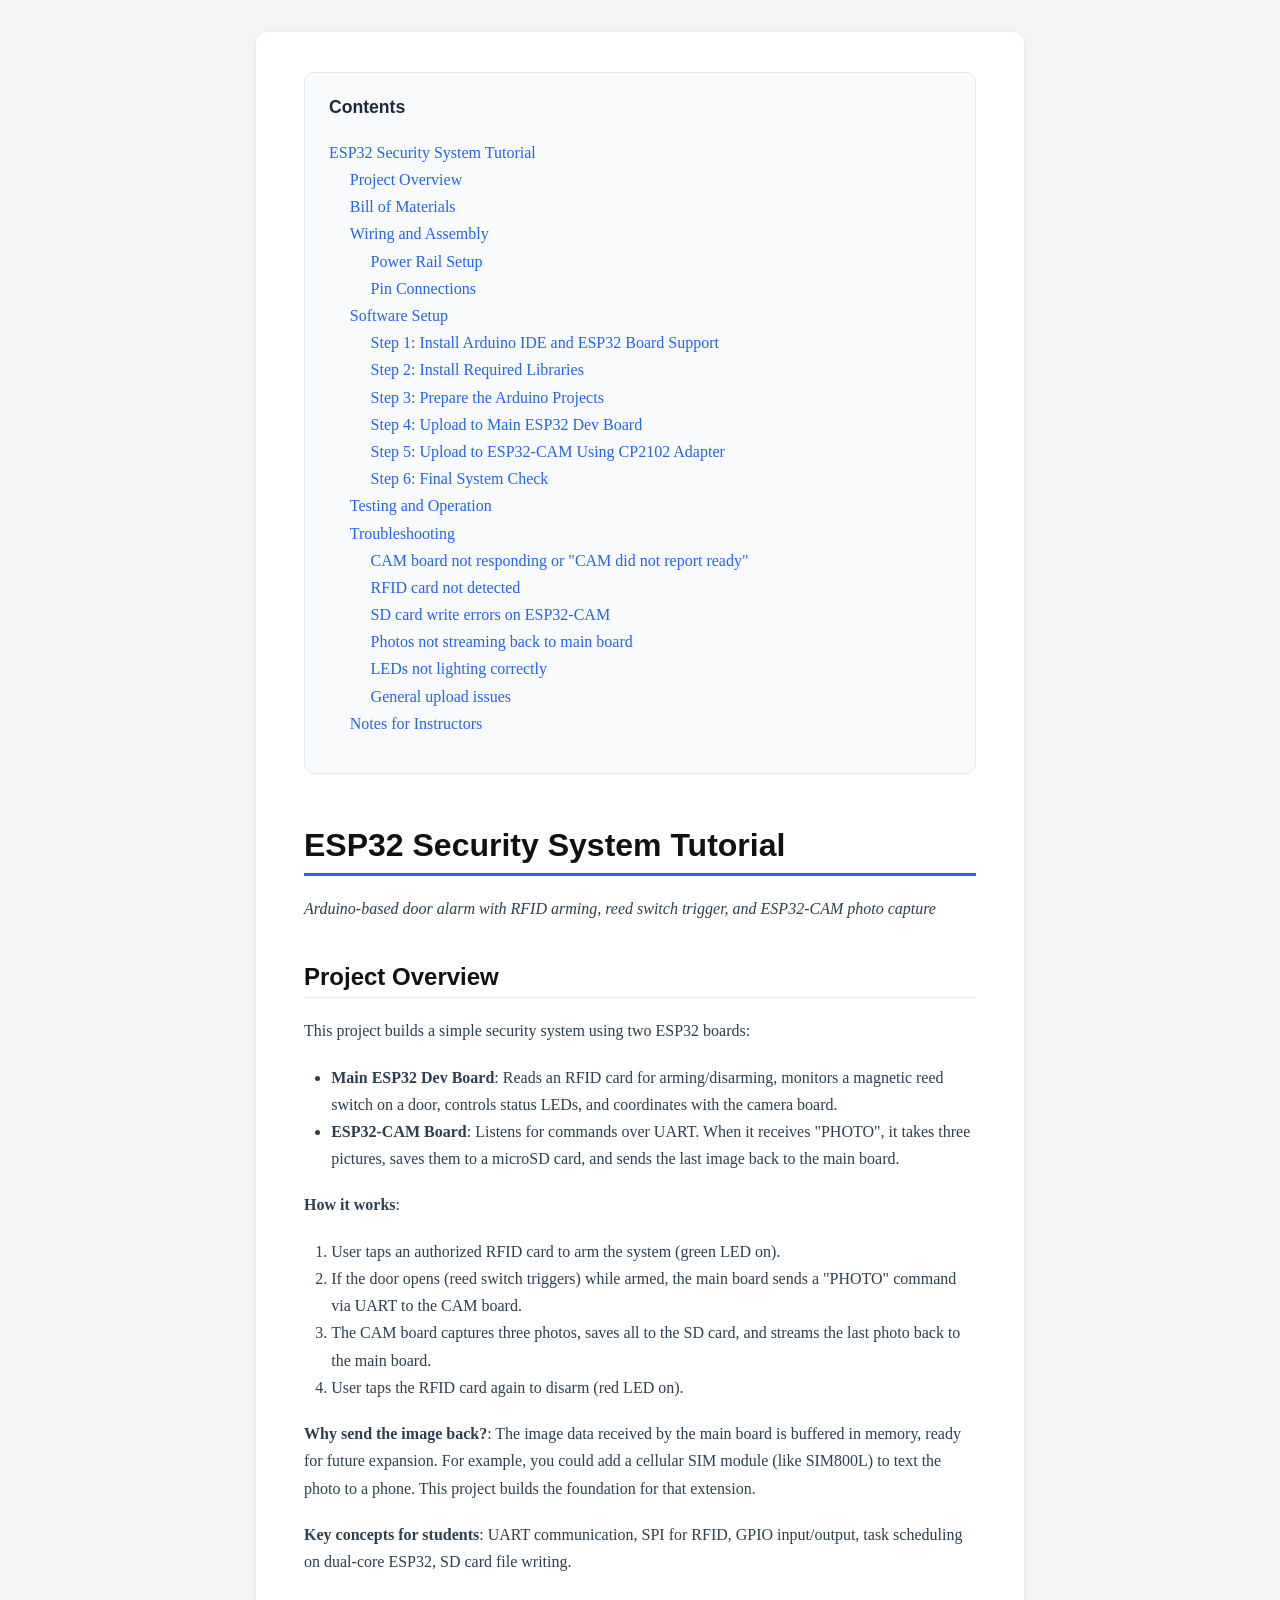
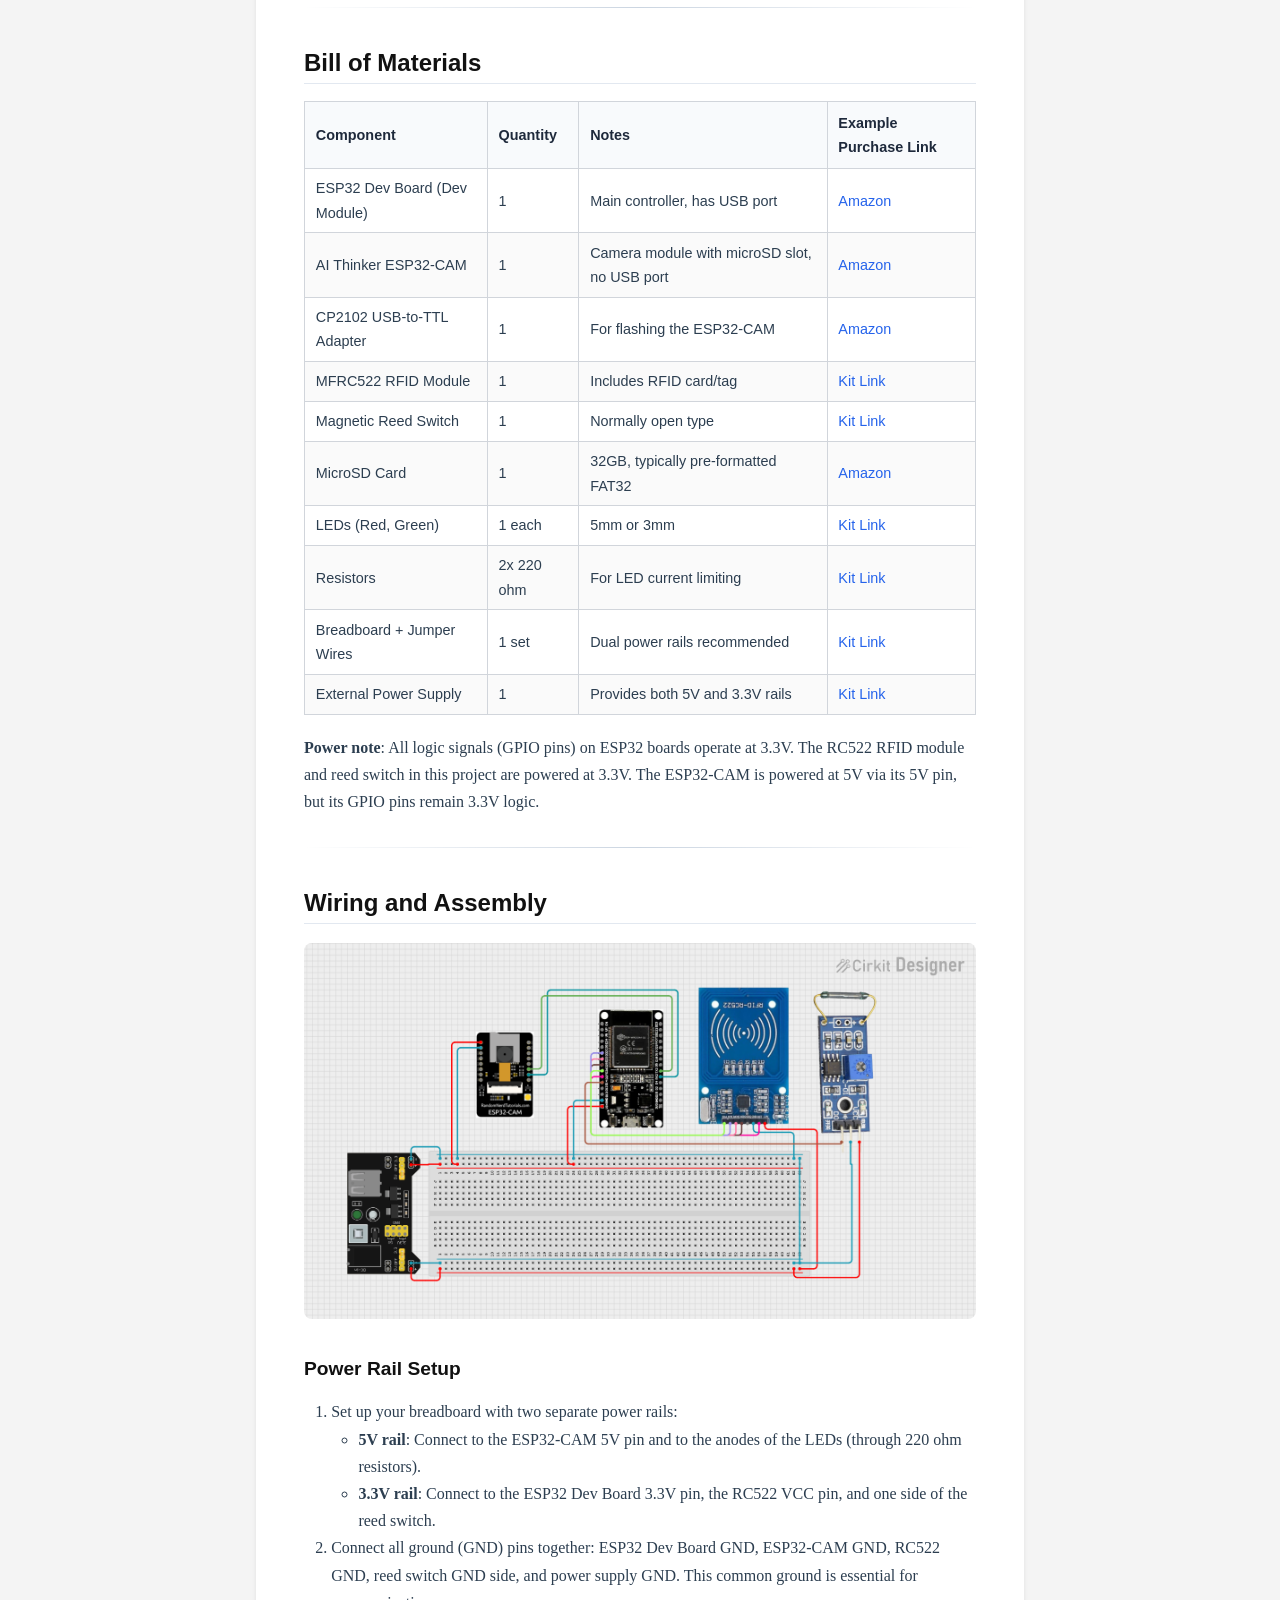
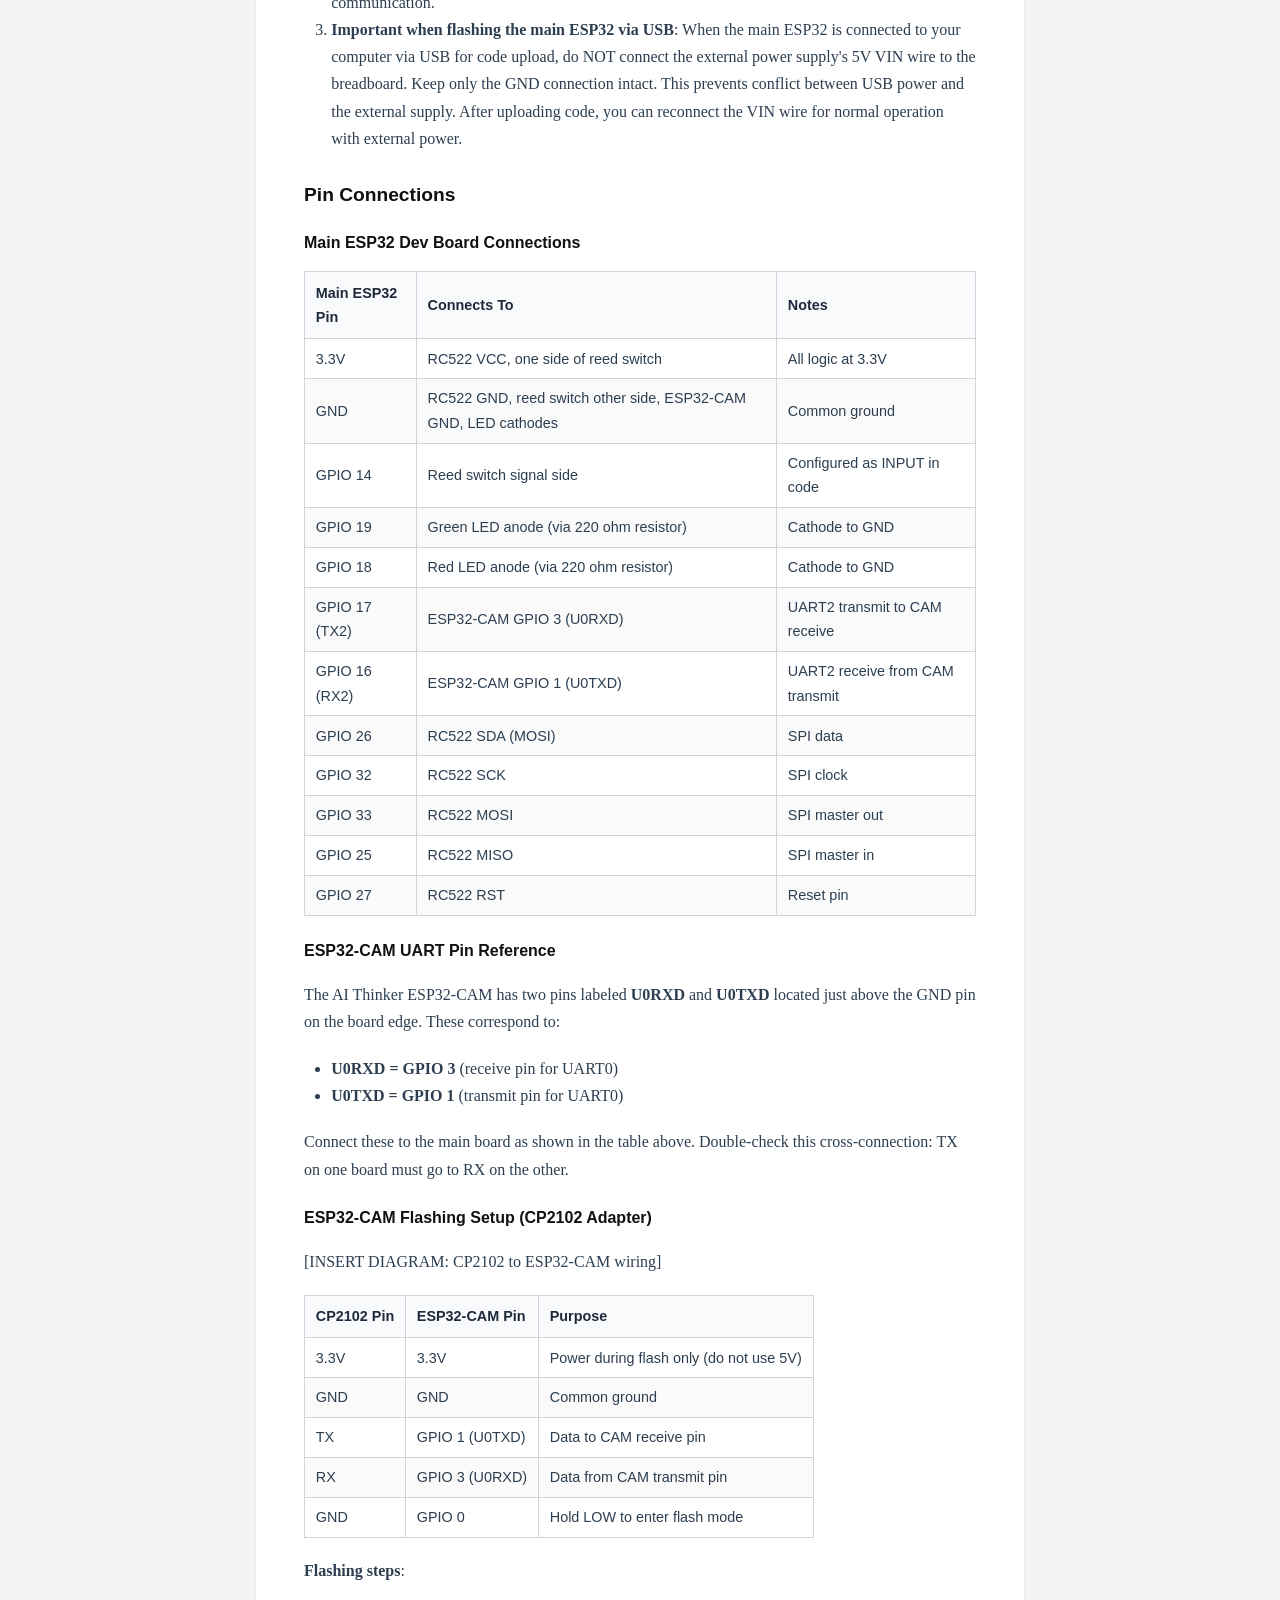
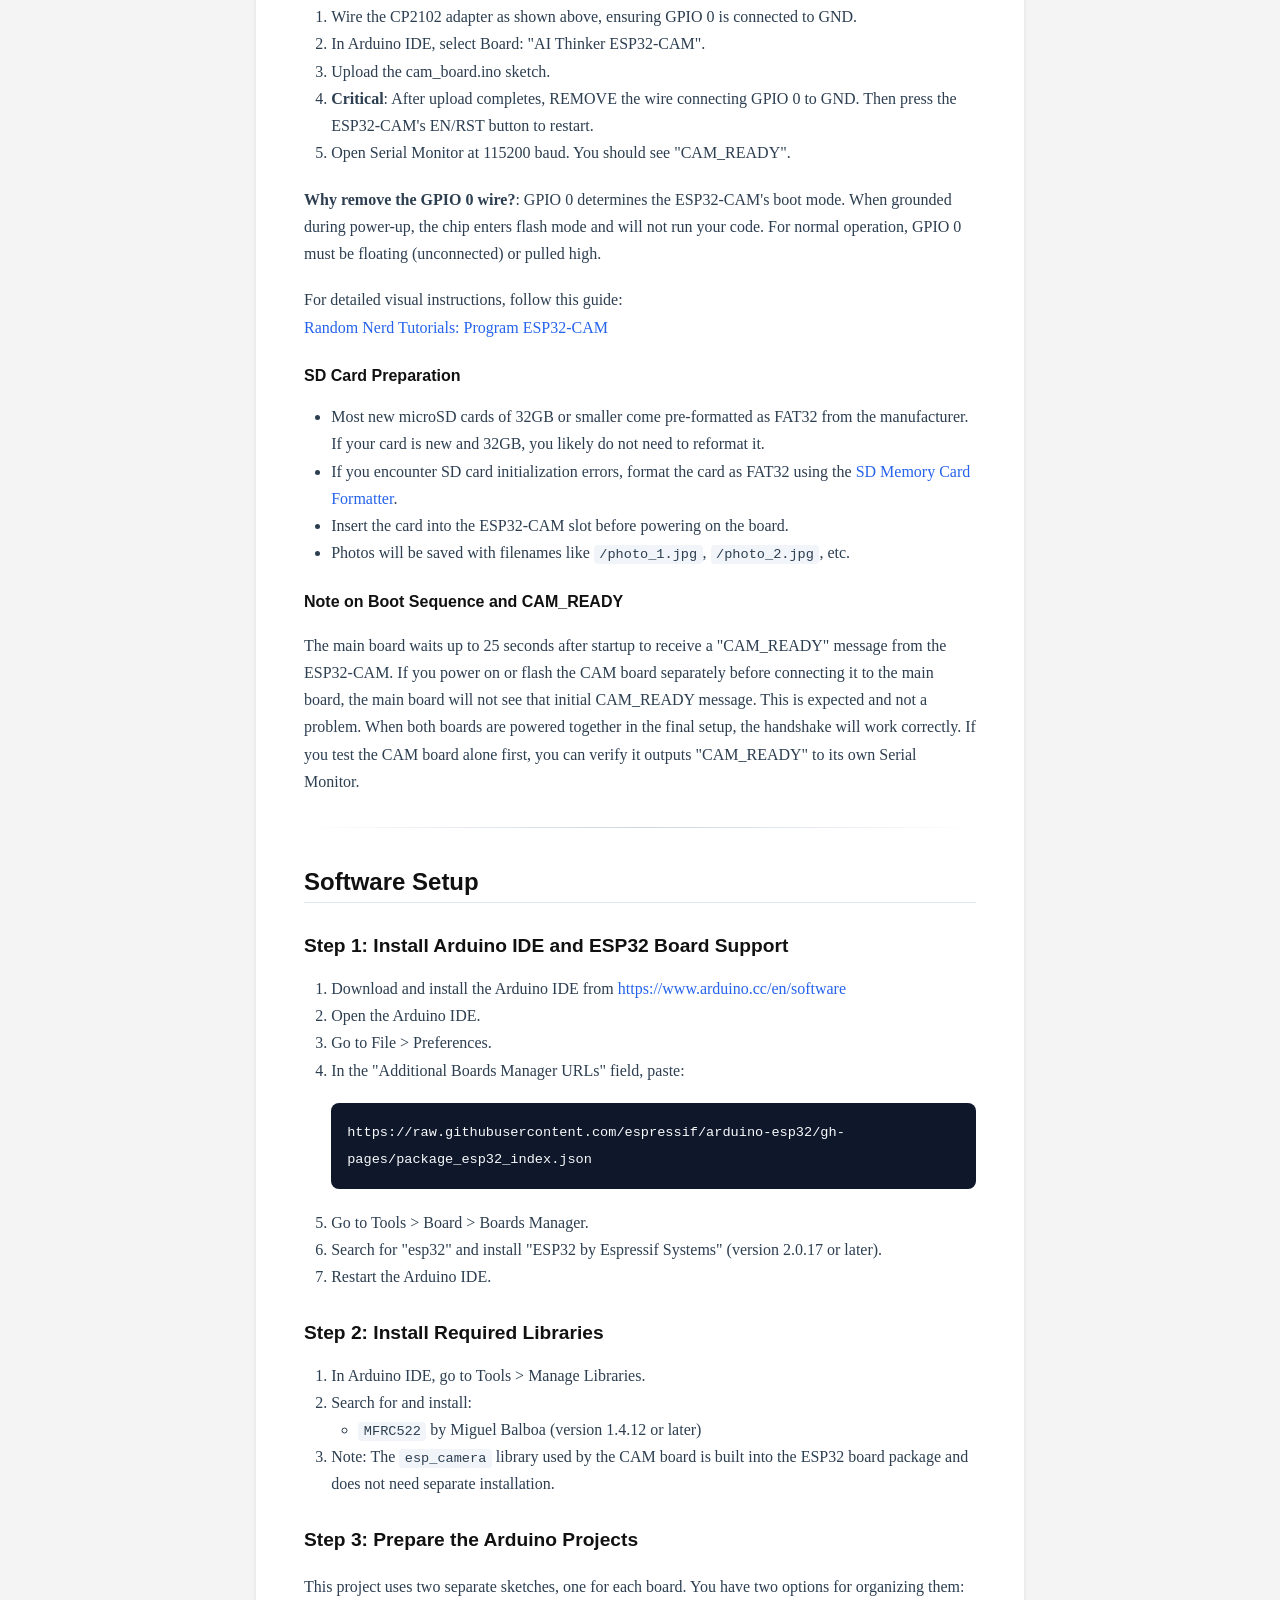
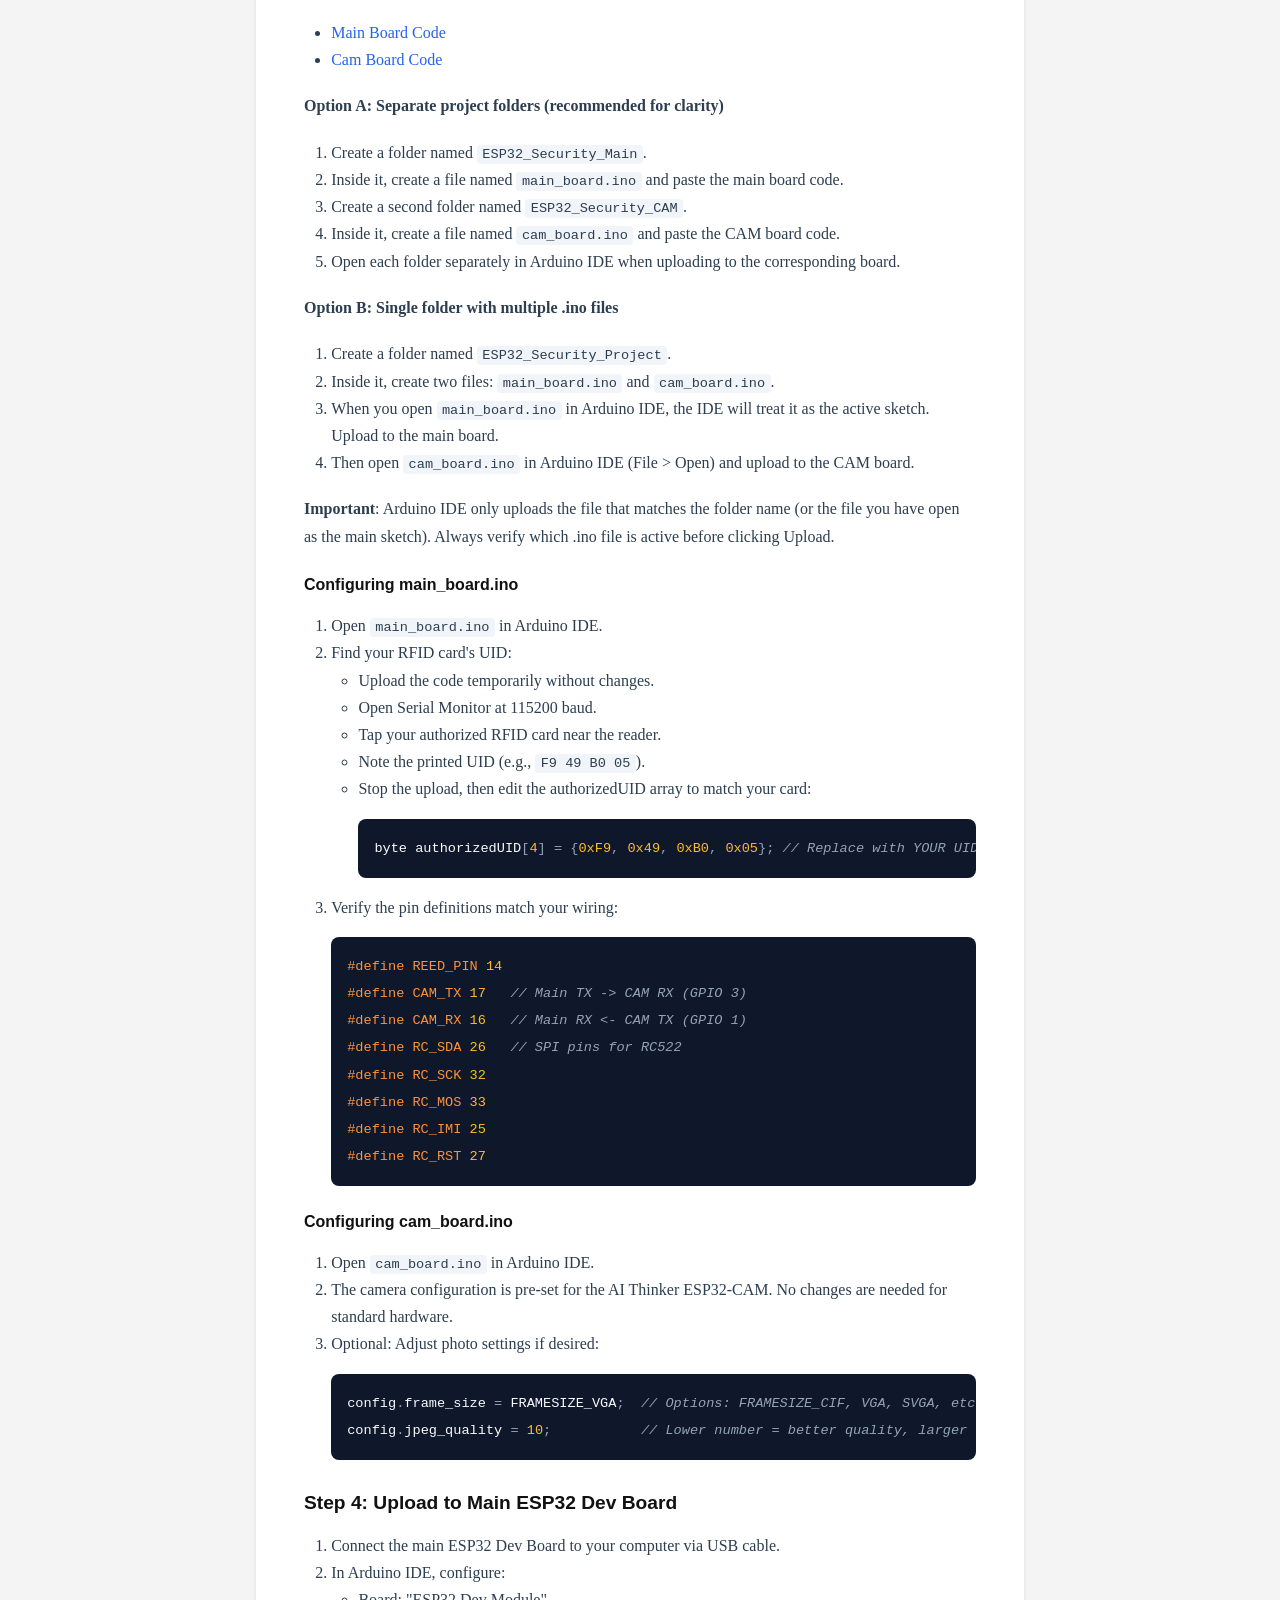
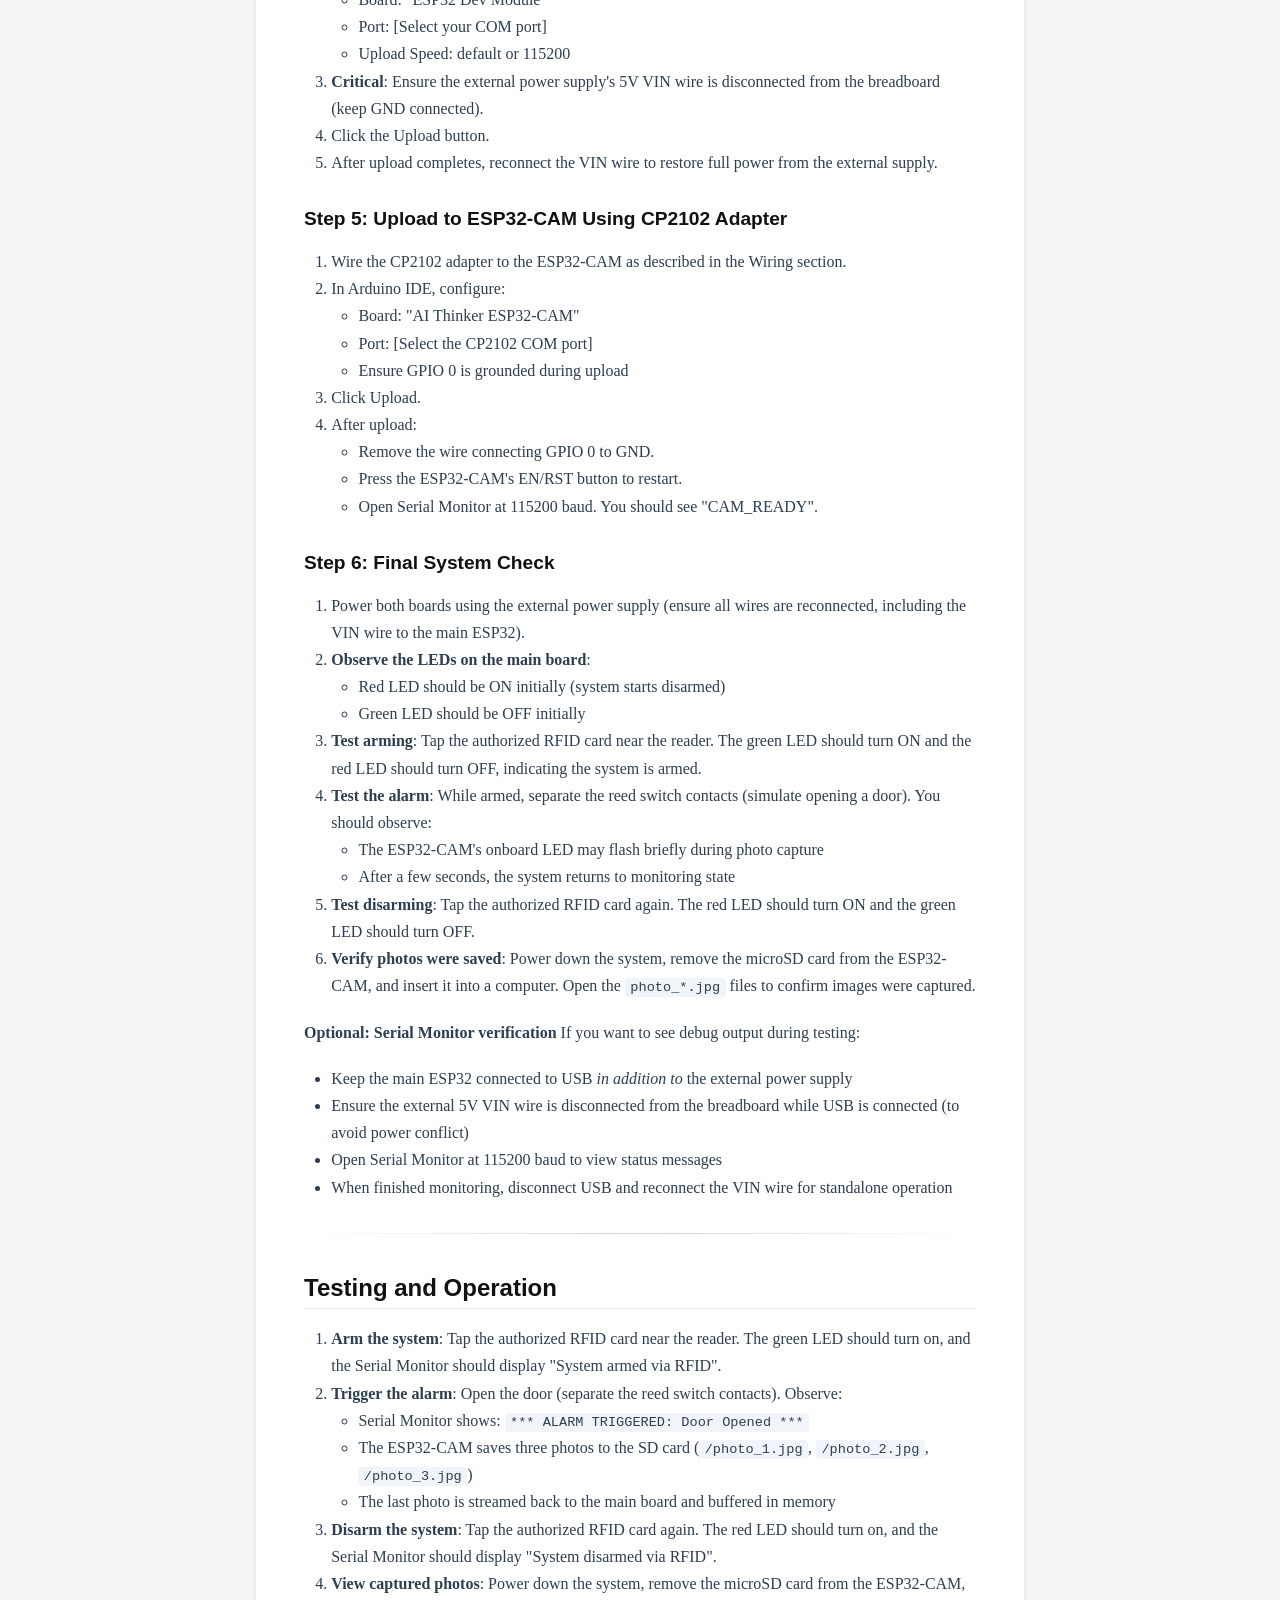
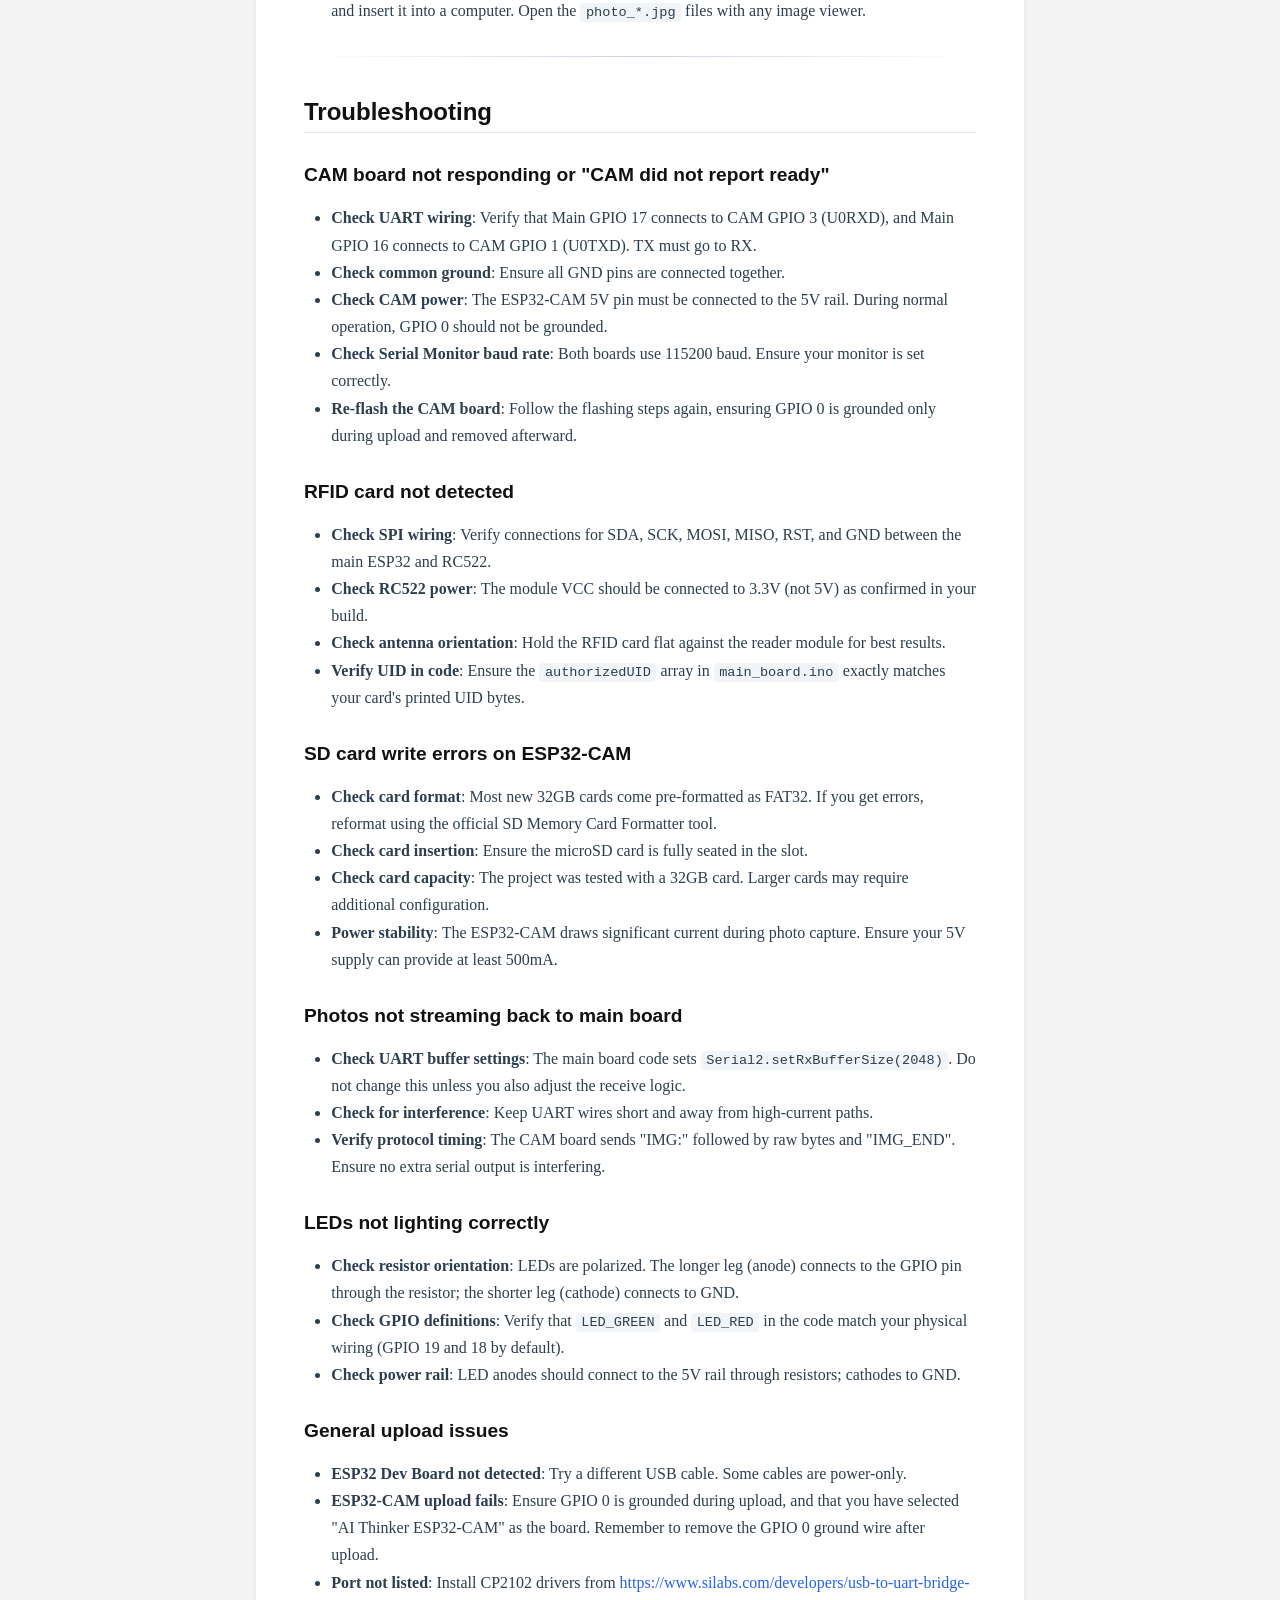
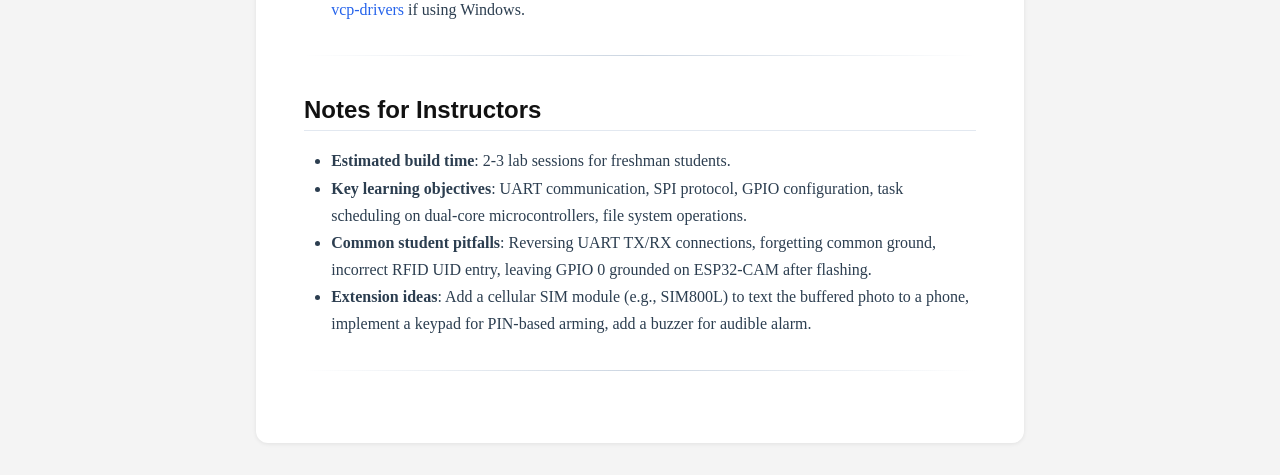
==== index.html @ 52b1fba3 "completed" ====
<!DOCTYPE html>
<html xmlns="http://www.w3.org/1999/xhtml" lang="" xml:lang="">
<head>
  <meta charset="utf-8" />
  <meta name="generator" content="pandoc" />
  <meta name="viewport" content="width=device-width, initial-scale=1.0, user-scalable=yes" />
  <title>tutorial</title>
  <style>
    code{white-space: pre-wrap;}
    span.smallcaps{font-variant: small-caps;}
    div.columns{display: flex; gap: min(4vw, 1.5em);}
    div.column{flex: auto; overflow-x: auto;}
    div.hanging-indent{margin-left: 1.5em; text-indent: -1.5em;}
    /* The extra [class] is a hack that increases specificity enough to
       override a similar rule in reveal.js */
    ul.task-list[class]{list-style: none;}
    ul.task-list li input[type="checkbox"] {
      font-size: inherit;
      width: 0.8em;
      margin: 0 0.8em 0.2em -1.6em;
      vertical-align: middle;
    }
    .display.math{display: block; text-align: center; margin: 0.5rem auto;}
    /* CSS for syntax highlighting */
    pre > code.sourceCode { white-space: pre; position: relative; }
    pre > code.sourceCode > span { line-height: 1.25; }
    pre > code.sourceCode > span:empty { height: 1.2em; }
    .sourceCode { overflow: visible; }
    code.sourceCode > span { color: inherit; text-decoration: inherit; }
    div.sourceCode { margin: 1em 0; }
    pre.sourceCode { margin: 0; }
    @media screen {
    div.sourceCode { overflow: auto; }
    }
    @media print {
    pre > code.sourceCode { white-space: pre-wrap; }
    pre > code.sourceCode > span { display: inline-block; text-indent: -5em; padding-left: 5em; }
    }
    pre.numberSource code
      { counter-reset: source-line 0; }
    pre.numberSource code > span
      { position: relative; left: -4em; counter-increment: source-line; }
    pre.numberSource code > span > a:first-child::before
      { content: counter(source-line);
        position: relative; left: -1em; text-align: right; vertical-align: baseline;
        border: none; display: inline-block;
        -webkit-touch-callout: none; -webkit-user-select: none;
        -khtml-user-select: none; -moz-user-select: none;
        -ms-user-select: none; user-select: none;
        padding: 0 4px; width: 4em;
        color: #aaaaaa;
      }
    pre.numberSource { margin-left: 3em; border-left: 1px solid #aaaaaa;  padding-left: 4px; }
    div.sourceCode
      {   }
    @media screen {
    pre > code.sourceCode > span > a:first-child::before { text-decoration: underline; }
    }
    code span.al { color: #ff0000; font-weight: bold; } /* Alert */
    code span.an { color: #60a0b0; font-weight: bold; font-style: italic; } /* Annotation */
    code span.at { color: #7d9029; } /* Attribute */
    code span.bn { color: #40a070; } /* BaseN */
    code span.bu { color: #008000; } /* BuiltIn */
    code span.cf { color: #007020; font-weight: bold; } /* ControlFlow */
    code span.ch { color: #4070a0; } /* Char */
    code span.cn { color: #880000; } /* Constant */
    code span.co { color: #60a0b0; font-style: italic; } /* Comment */
    code span.cv { color: #60a0b0; font-weight: bold; font-style: italic; } /* CommentVar */
    code span.do { color: #ba2121; font-style: italic; } /* Documentation */
    code span.dt { color: #902000; } /* DataType */
    code span.dv { color: #40a070; } /* DecVal */
    code span.er { color: #ff0000; font-weight: bold; } /* Error */
    code span.ex { } /* Extension */
    code span.fl { color: #40a070; } /* Float */
    code span.fu { color: #06287e; } /* Function */
    code span.im { color: #008000; font-weight: bold; } /* Import */
    code span.in { color: #60a0b0; font-weight: bold; font-style: italic; } /* Information */
    code span.kw { color: #007020; font-weight: bold; } /* Keyword */
    code span.op { color: #666666; } /* Operator */
    code span.ot { color: #007020; } /* Other */
    code span.pp { color: #bc7a00; } /* Preprocessor */
    code span.sc { color: #4070a0; } /* SpecialChar */
    code span.ss { color: #bb6688; } /* SpecialString */
    code span.st { color: #4070a0; } /* String */
    code span.va { color: #19177c; } /* Variable */
    code span.vs { color: #4070a0; } /* VerbatimString */
    code span.wa { color: #60a0b0; font-weight: bold; font-style: italic; } /* Warning */
  </style>
  <link rel="stylesheet" href="style.css" />
</head>
<body>
<nav id="TOC" role="doc-toc">
<ul>
<li><a href="#esp32-security-system-tutorial"
id="toc-esp32-security-system-tutorial">ESP32 Security System
Tutorial</a>
<ul>
<li><a href="#project-overview" id="toc-project-overview">Project
Overview</a></li>
<li><a href="#bill-of-materials" id="toc-bill-of-materials">Bill of
Materials</a></li>
<li><a href="#wiring-and-assembly" id="toc-wiring-and-assembly">Wiring
and Assembly</a>
<ul>
<li><a href="#power-rail-setup" id="toc-power-rail-setup">Power Rail
Setup</a></li>
<li><a href="#pin-connections" id="toc-pin-connections">Pin
Connections</a></li>
</ul></li>
<li><a href="#software-setup" id="toc-software-setup">Software Setup</a>
<ul>
<li><a href="#step-1-install-arduino-ide-and-esp32-board-support"
id="toc-step-1-install-arduino-ide-and-esp32-board-support">Step 1:
Install Arduino IDE and ESP32 Board Support</a></li>
<li><a href="#step-2-install-required-libraries"
id="toc-step-2-install-required-libraries">Step 2: Install Required
Libraries</a></li>
<li><a href="#step-3-prepare-the-arduino-projects"
id="toc-step-3-prepare-the-arduino-projects">Step 3: Prepare the Arduino
Projects</a></li>
<li><a href="#step-4-upload-to-main-esp32-dev-board"
id="toc-step-4-upload-to-main-esp32-dev-board">Step 4: Upload to Main
ESP32 Dev Board</a></li>
<li><a href="#step-5-upload-to-esp32-cam-using-cp2102-adapter"
id="toc-step-5-upload-to-esp32-cam-using-cp2102-adapter">Step 5: Upload
to ESP32-CAM Using CP2102 Adapter</a></li>
<li><a href="#step-6-final-system-check"
id="toc-step-6-final-system-check">Step 6: Final System Check</a></li>
</ul></li>
<li><a href="#testing-and-operation"
id="toc-testing-and-operation">Testing and Operation</a></li>
<li><a href="#troubleshooting"
id="toc-troubleshooting">Troubleshooting</a>
<ul>
<li><a href="#cam-board-not-responding-or-cam-did-not-report-ready"
id="toc-cam-board-not-responding-or-cam-did-not-report-ready">CAM board
not responding or "CAM did not report ready"</a></li>
<li><a href="#rfid-card-not-detected"
id="toc-rfid-card-not-detected">RFID card not detected</a></li>
<li><a href="#sd-card-write-errors-on-esp32-cam"
id="toc-sd-card-write-errors-on-esp32-cam">SD card write errors on
ESP32-CAM</a></li>
<li><a href="#photos-not-streaming-back-to-main-board"
id="toc-photos-not-streaming-back-to-main-board">Photos not streaming
back to main board</a></li>
<li><a href="#leds-not-lighting-correctly"
id="toc-leds-not-lighting-correctly">LEDs not lighting
correctly</a></li>
<li><a href="#general-upload-issues"
id="toc-general-upload-issues">General upload issues</a></li>
</ul></li>
<li><a href="#notes-for-instructors"
id="toc-notes-for-instructors">Notes for Instructors</a></li>
</ul></li>
</ul>
</nav>
<h1 id="esp32-security-system-tutorial">ESP32 Security System
Tutorial</h1>
<p><em>Arduino-based door alarm with RFID arming, reed switch trigger,
and ESP32-CAM photo capture</em></p>
<h2 id="project-overview">Project Overview</h2>
<p>This project builds a simple security system using two ESP32
boards:</p>
<ul>
<li><strong>Main ESP32 Dev Board</strong>: Reads an RFID card for
arming/disarming, monitors a magnetic reed switch on a door, controls
status LEDs, and coordinates with the camera board.</li>
<li><strong>ESP32-CAM Board</strong>: Listens for commands over UART.
When it receives "PHOTO", it takes three pictures, saves them to a
microSD card, and sends the last image back to the main board.</li>
</ul>
<p><strong>How it works</strong>:</p>
<ol type="1">
<li>User taps an authorized RFID card to arm the system (green LED
on).</li>
<li>If the door opens (reed switch triggers) while armed, the main board
sends a "PHOTO" command via UART to the CAM board.</li>
<li>The CAM board captures three photos, saves all to the SD card, and
streams the last photo back to the main board.</li>
<li>User taps the RFID card again to disarm (red LED on).</li>
</ol>
<p><strong>Why send the image back?</strong>: The image data received by
the main board is buffered in memory, ready for future expansion. For
example, you could add a cellular SIM module (like SIM800L) to text the
photo to a phone. This project builds the foundation for that
extension.</p>
<p><strong>Key concepts for students</strong>: UART communication, SPI
for RFID, GPIO input/output, task scheduling on dual-core ESP32, SD card
file writing.</p>
<hr />
<h2 id="bill-of-materials">Bill of Materials</h2>
<table>
<thead>
<tr class="header">
<th>Component</th>
<th>Quantity</th>
<th>Notes</th>
<th>Example Purchase Link</th>
</tr>
</thead>
<tbody>
<tr class="odd">
<td>ESP32 Dev Board (Dev Module)</td>
<td>1</td>
<td>Main controller, has USB port</td>
<td><a href="https://www.amazon.com/dp/B0D8T53CQ5">Amazon</a></td>
</tr>
<tr class="even">
<td>AI Thinker ESP32-CAM</td>
<td>1</td>
<td>Camera module with microSD slot, no USB port</td>
<td><a href="https://www.amazon.com/dp/B09TB1GJ7P">Amazon</a></td>
</tr>
<tr class="odd">
<td>CP2102 USB-to-TTL Adapter</td>
<td>1</td>
<td>For flashing the ESP32-CAM</td>
<td><a href="https://www.amazon.com/dp/B00LODGRV8">Amazon</a></td>
</tr>
<tr class="even">
<td>MFRC522 RFID Module</td>
<td>1</td>
<td>Includes RFID card/tag</td>
<td><a
href="https://www.amazon.com/EL-KIT-001-Project-Complete-Starter-Tutorial/dp/B01CZTLHGE/">Kit
Link</a></td>
</tr>
<tr class="odd">
<td>Magnetic Reed Switch</td>
<td>1</td>
<td>Normally open type</td>
<td><a
href="https://www.amazon.com/EL-KIT-001-Project-Complete-Starter-Tutorial/dp/B01CZTLHGE/">Kit
Link</a></td>
</tr>
<tr class="even">
<td>MicroSD Card</td>
<td>1</td>
<td>32GB, typically pre-formatted FAT32</td>
<td><a href="https://www.amazon.com/dp/B0749KG1JK">Amazon</a></td>
</tr>
<tr class="odd">
<td>LEDs (Red, Green)</td>
<td>1 each</td>
<td>5mm or 3mm</td>
<td><a
href="https://www.amazon.com/EL-KIT-001-Project-Complete-Starter-Tutorial/dp/B01CZTLHGE/">Kit
Link</a></td>
</tr>
<tr class="even">
<td>Resistors</td>
<td>2x 220 ohm</td>
<td>For LED current limiting</td>
<td><a
href="https://www.amazon.com/EL-KIT-001-Project-Complete-Starter-Tutorial/dp/B01CZTLHGE/">Kit
Link</a></td>
</tr>
<tr class="odd">
<td>Breadboard + Jumper Wires</td>
<td>1 set</td>
<td>Dual power rails recommended</td>
<td><a
href="https://www.amazon.com/EL-KIT-001-Project-Complete-Starter-Tutorial/dp/B01CZTLHGE/">Kit
Link</a></td>
</tr>
<tr class="even">
<td>External Power Supply</td>
<td>1</td>
<td>Provides both 5V and 3.3V rails</td>
<td><a
href="https://www.amazon.com/EL-KIT-001-Project-Complete-Starter-Tutorial/dp/B01CZTLHGE/">Kit
Link</a></td>
</tr>
</tbody>
</table>
<p><strong>Power note</strong>: All logic signals (GPIO pins) on ESP32
boards operate at 3.3V. The RC522 RFID module and reed switch in this
project are powered at 3.3V. The ESP32-CAM is powered at 5V via its 5V
pin, but its GPIO pins remain 3.3V logic.</p>
<hr />
<h2 id="wiring-and-assembly">Wiring and Assembly</h2>
<p><img src="./circuit_image.png" alt="Circuit Diagram" /></p>
<h3 id="power-rail-setup">Power Rail Setup</h3>
<ol type="1">
<li>Set up your breadboard with two separate power rails:
<ul>
<li><strong>5V rail</strong>: Connect to the ESP32-CAM 5V pin and to the
anodes of the LEDs (through 220 ohm resistors).</li>
<li><strong>3.3V rail</strong>: Connect to the ESP32 Dev Board 3.3V pin,
the RC522 VCC pin, and one side of the reed switch.</li>
</ul></li>
<li>Connect all ground (GND) pins together: ESP32 Dev Board GND,
ESP32-CAM GND, RC522 GND, reed switch GND side, and power supply GND.
This common ground is essential for communication.</li>
<li><strong>Important when flashing the main ESP32 via USB</strong>:
When the main ESP32 is connected to your computer via USB for code
upload, do NOT connect the external power supply's 5V VIN wire to the
breadboard. Keep only the GND connection intact. This prevents conflict
between USB power and the external supply. After uploading code, you can
reconnect the VIN wire for normal operation with external power.</li>
</ol>
<h3 id="pin-connections">Pin Connections</h3>
<h4 id="main-esp32-dev-board-connections">Main ESP32 Dev Board
Connections</h4>
<table>
<thead>
<tr class="header">
<th>Main ESP32 Pin</th>
<th>Connects To</th>
<th>Notes</th>
</tr>
</thead>
<tbody>
<tr class="odd">
<td>3.3V</td>
<td>RC522 VCC, one side of reed switch</td>
<td>All logic at 3.3V</td>
</tr>
<tr class="even">
<td>GND</td>
<td>RC522 GND, reed switch other side, ESP32-CAM GND, LED cathodes</td>
<td>Common ground</td>
</tr>
<tr class="odd">
<td>GPIO 14</td>
<td>Reed switch signal side</td>
<td>Configured as INPUT in code</td>
</tr>
<tr class="even">
<td>GPIO 19</td>
<td>Green LED anode (via 220 ohm resistor)</td>
<td>Cathode to GND</td>
</tr>
<tr class="odd">
<td>GPIO 18</td>
<td>Red LED anode (via 220 ohm resistor)</td>
<td>Cathode to GND</td>
</tr>
<tr class="even">
<td>GPIO 17 (TX2)</td>
<td>ESP32-CAM GPIO 3 (U0RXD)</td>
<td>UART2 transmit to CAM receive</td>
</tr>
<tr class="odd">
<td>GPIO 16 (RX2)</td>
<td>ESP32-CAM GPIO 1 (U0TXD)</td>
<td>UART2 receive from CAM transmit</td>
</tr>
<tr class="even">
<td>GPIO 26</td>
<td>RC522 SDA (MOSI)</td>
<td>SPI data</td>
</tr>
<tr class="odd">
<td>GPIO 32</td>
<td>RC522 SCK</td>
<td>SPI clock</td>
</tr>
<tr class="even">
<td>GPIO 33</td>
<td>RC522 MOSI</td>
<td>SPI master out</td>
</tr>
<tr class="odd">
<td>GPIO 25</td>
<td>RC522 MISO</td>
<td>SPI master in</td>
</tr>
<tr class="even">
<td>GPIO 27</td>
<td>RC522 RST</td>
<td>Reset pin</td>
</tr>
</tbody>
</table>
<h4 id="esp32-cam-uart-pin-reference">ESP32-CAM UART Pin Reference</h4>
<p>The AI Thinker ESP32-CAM has two pins labeled <strong>U0RXD</strong>
and <strong>U0TXD</strong> located just above the GND pin on the board
edge. These correspond to:</p>
<ul>
<li><strong>U0RXD = GPIO 3</strong> (receive pin for UART0)</li>
<li><strong>U0TXD = GPIO 1</strong> (transmit pin for UART0)</li>
</ul>
<p>Connect these to the main board as shown in the table above.
Double-check this cross-connection: TX on one board must go to RX on the
other.</p>
<h4 id="esp32-cam-flashing-setup-cp2102-adapter">ESP32-CAM Flashing
Setup (CP2102 Adapter)</h4>
<p>[INSERT DIAGRAM: CP2102 to ESP32-CAM wiring]</p>
<table>
<thead>
<tr class="header">
<th>CP2102 Pin</th>
<th>ESP32-CAM Pin</th>
<th>Purpose</th>
</tr>
</thead>
<tbody>
<tr class="odd">
<td>3.3V</td>
<td>3.3V</td>
<td>Power during flash only (do not use 5V)</td>
</tr>
<tr class="even">
<td>GND</td>
<td>GND</td>
<td>Common ground</td>
</tr>
<tr class="odd">
<td>TX</td>
<td>GPIO 1 (U0TXD)</td>
<td>Data to CAM receive pin</td>
</tr>
<tr class="even">
<td>RX</td>
<td>GPIO 3 (U0RXD)</td>
<td>Data from CAM transmit pin</td>
</tr>
<tr class="odd">
<td>GND</td>
<td>GPIO 0</td>
<td>Hold LOW to enter flash mode</td>
</tr>
</tbody>
</table>
<p><strong>Flashing steps</strong>:</p>
<ol type="1">
<li>Wire the CP2102 adapter as shown above, ensuring GPIO 0 is connected
to GND.</li>
<li>In Arduino IDE, select Board: "AI Thinker ESP32-CAM".</li>
<li>Upload the cam_board.ino sketch.</li>
<li><strong>Critical</strong>: After upload completes, REMOVE the wire
connecting GPIO 0 to GND. Then press the ESP32-CAM's EN/RST button to
restart.</li>
<li>Open Serial Monitor at 115200 baud. You should see "CAM_READY".</li>
</ol>
<p><strong>Why remove the GPIO 0 wire?</strong>: GPIO 0 determines the
ESP32-CAM's boot mode. When grounded during power-up, the chip enters
flash mode and will not run your code. For normal operation, GPIO 0 must
be floating (unconnected) or pulled high.</p>
<p>For detailed visual instructions, follow this guide:<br />
<a
href="https://randomnerdtutorials.com/program-upload-code-esp32-cam/">Random
Nerd Tutorials: Program ESP32-CAM</a></p>
<h4 id="sd-card-preparation">SD Card Preparation</h4>
<ul>
<li>Most new microSD cards of 32GB or smaller come pre-formatted as
FAT32 from the manufacturer. If your card is new and 32GB, you likely do
not need to reformat it.</li>
<li>If you encounter SD card initialization errors, format the card as
FAT32 using the <a href="https://www.sdcard.org/downloads/formatter/">SD
Memory Card Formatter</a>.</li>
<li>Insert the card into the ESP32-CAM slot before powering on the
board.</li>
<li>Photos will be saved with filenames like <code>/photo_1.jpg</code>,
<code>/photo_2.jpg</code>, etc.</li>
</ul>
<h4 id="note-on-boot-sequence-and-cam_ready">Note on Boot Sequence and
CAM_READY</h4>
<p>The main board waits up to 25 seconds after startup to receive a
"CAM_READY" message from the ESP32-CAM. If you power on or flash the CAM
board separately before connecting it to the main board, the main board
will not see that initial CAM_READY message. This is expected and not a
problem. When both boards are powered together in the final setup, the
handshake will work correctly. If you test the CAM board alone first,
you can verify it outputs "CAM_READY" to its own Serial Monitor.</p>
<hr />
<h2 id="software-setup">Software Setup</h2>
<h3 id="step-1-install-arduino-ide-and-esp32-board-support">Step 1:
Install Arduino IDE and ESP32 Board Support</h3>
<ol type="1">
<li>Download and install the Arduino IDE from <a
href="https://www.arduino.cc/en/software">https://www.arduino.cc/en/software</a></li>
<li>Open the Arduino IDE.</li>
<li>Go to File &gt; Preferences.</li>
<li>In the "Additional Boards Manager URLs" field, paste:
<pre><code>https://raw.githubusercontent.com/espressif/arduino-esp32/gh-pages/package_esp32_index.json</code></pre></li>
<li>Go to Tools &gt; Board &gt; Boards Manager.</li>
<li>Search for "esp32" and install "ESP32 by Espressif Systems" (version
2.0.17 or later).</li>
<li>Restart the Arduino IDE.</li>
</ol>
<h3 id="step-2-install-required-libraries">Step 2: Install Required
Libraries</h3>
<ol type="1">
<li>In Arduino IDE, go to Tools &gt; Manage Libraries.</li>
<li>Search for and install:
<ul>
<li><code>MFRC522</code> by Miguel Balboa (version 1.4.12 or later)</li>
</ul></li>
<li>Note: The <code>esp_camera</code> library used by the CAM board is
built into the ESP32 board package and does not need separate
installation.</li>
</ol>
<h3 id="step-3-prepare-the-arduino-projects">Step 3: Prepare the Arduino
Projects</h3>
<p>This project uses two separate sketches, one for each board. You have
two options for organizing them:</p>
<ul>
<li><a href="./main_board.ino">Main Board Code</a></li>
<li><a href="./cam_board.ino">Cam Board Code</a></li>
</ul>
<p><strong>Option A: Separate project folders (recommended for
clarity)</strong></p>
<ol type="1">
<li>Create a folder named <code>ESP32_Security_Main</code>.</li>
<li>Inside it, create a file named <code>main_board.ino</code> and paste
the main board code.</li>
<li>Create a second folder named <code>ESP32_Security_CAM</code>.</li>
<li>Inside it, create a file named <code>cam_board.ino</code> and paste
the CAM board code.</li>
<li>Open each folder separately in Arduino IDE when uploading to the
corresponding board.</li>
</ol>
<p><strong>Option B: Single folder with multiple .ino files</strong></p>
<ol type="1">
<li>Create a folder named <code>ESP32_Security_Project</code>.</li>
<li>Inside it, create two files: <code>main_board.ino</code> and
<code>cam_board.ino</code>.</li>
<li>When you open <code>main_board.ino</code> in Arduino IDE, the IDE
will treat it as the active sketch. Upload to the main board.</li>
<li>Then open <code>cam_board.ino</code> in Arduino IDE (File &gt; Open)
and upload to the CAM board.</li>
</ol>
<p><strong>Important</strong>: Arduino IDE only uploads the file that
matches the folder name (or the file you have open as the main sketch).
Always verify which .ino file is active before clicking Upload.</p>
<h4 id="configuring-main_boardino">Configuring main_board.ino</h4>
<ol type="1">
<li>Open <code>main_board.ino</code> in Arduino IDE.</li>
<li>Find your RFID card's UID:
<ul>
<li>Upload the code temporarily without changes.</li>
<li>Open Serial Monitor at 115200 baud.</li>
<li>Tap your authorized RFID card near the reader.</li>
<li>Note the printed UID (e.g., <code>F9 49 B0 05</code>).</li>
<li>Stop the upload, then edit the authorizedUID array to match your
card:
<div class="sourceCode" id="cb2"><pre
class="sourceCode cpp"><code class="sourceCode cpp"><span id="cb2-1"><a href="#cb2-1" aria-hidden="true" tabindex="-1"></a>byte authorizedUID<span class="op">[</span><span class="dv">4</span><span class="op">]</span> <span class="op">=</span> <span class="op">{</span><span class="bn">0xF9</span><span class="op">,</span> <span class="bn">0x49</span><span class="op">,</span> <span class="bn">0xB0</span><span class="op">,</span> <span class="bn">0x05</span><span class="op">};</span> <span class="co">// Replace with YOUR UID bytes</span></span></code></pre></div></li>
</ul></li>
<li>Verify the pin definitions match your wiring:
<div class="sourceCode" id="cb3"><pre
class="sourceCode cpp"><code class="sourceCode cpp"><span id="cb3-1"><a href="#cb3-1" aria-hidden="true" tabindex="-1"></a><span class="pp">#define REED_PIN </span><span class="dv">14</span></span>
<span id="cb3-2"><a href="#cb3-2" aria-hidden="true" tabindex="-1"></a><span class="pp">#define CAM_TX </span><span class="dv">17</span><span class="pp">   </span><span class="co">// Main TX -&gt; CAM RX (GPIO 3)</span></span>
<span id="cb3-3"><a href="#cb3-3" aria-hidden="true" tabindex="-1"></a><span class="pp">#define CAM_RX </span><span class="dv">16</span><span class="pp">   </span><span class="co">// Main RX &lt;- CAM TX (GPIO 1)</span></span>
<span id="cb3-4"><a href="#cb3-4" aria-hidden="true" tabindex="-1"></a><span class="pp">#define RC_SDA </span><span class="dv">26</span><span class="pp">   </span><span class="co">// SPI pins for RC522</span></span>
<span id="cb3-5"><a href="#cb3-5" aria-hidden="true" tabindex="-1"></a><span class="pp">#define RC_SCK </span><span class="dv">32</span></span>
<span id="cb3-6"><a href="#cb3-6" aria-hidden="true" tabindex="-1"></a><span class="pp">#define RC_MOS </span><span class="dv">33</span></span>
<span id="cb3-7"><a href="#cb3-7" aria-hidden="true" tabindex="-1"></a><span class="pp">#define RC_IMI </span><span class="dv">25</span></span>
<span id="cb3-8"><a href="#cb3-8" aria-hidden="true" tabindex="-1"></a><span class="pp">#define RC_RST </span><span class="dv">27</span></span></code></pre></div></li>
</ol>
<h4 id="configuring-cam_boardino">Configuring cam_board.ino</h4>
<ol type="1">
<li>Open <code>cam_board.ino</code> in Arduino IDE.</li>
<li>The camera configuration is pre-set for the AI Thinker ESP32-CAM. No
changes are needed for standard hardware.</li>
<li>Optional: Adjust photo settings if desired:
<div class="sourceCode" id="cb4"><pre
class="sourceCode cpp"><code class="sourceCode cpp"><span id="cb4-1"><a href="#cb4-1" aria-hidden="true" tabindex="-1"></a>config<span class="op">.</span>frame_size <span class="op">=</span> FRAMESIZE_VGA<span class="op">;</span>  <span class="co">// Options: FRAMESIZE_CIF, VGA, SVGA, etc.</span></span>
<span id="cb4-2"><a href="#cb4-2" aria-hidden="true" tabindex="-1"></a>config<span class="op">.</span>jpeg_quality <span class="op">=</span> <span class="dv">10</span><span class="op">;</span>           <span class="co">// Lower number = better quality, larger file size</span></span></code></pre></div></li>
</ol>
<h3 id="step-4-upload-to-main-esp32-dev-board">Step 4: Upload to Main
ESP32 Dev Board</h3>
<ol type="1">
<li>Connect the main ESP32 Dev Board to your computer via USB
cable.</li>
<li>In Arduino IDE, configure:
<ul>
<li>Board: "ESP32 Dev Module"</li>
<li>Port: [Select your COM port]</li>
<li>Upload Speed: default or 115200</li>
</ul></li>
<li><strong>Critical</strong>: Ensure the external power supply's 5V VIN
wire is disconnected from the breadboard (keep GND connected).</li>
<li>Click the Upload button.</li>
<li>After upload completes, reconnect the VIN wire to restore full power
from the external supply.</li>
</ol>
<h3 id="step-5-upload-to-esp32-cam-using-cp2102-adapter">Step 5: Upload
to ESP32-CAM Using CP2102 Adapter</h3>
<ol type="1">
<li>Wire the CP2102 adapter to the ESP32-CAM as described in the Wiring
section.</li>
<li>In Arduino IDE, configure:
<ul>
<li>Board: "AI Thinker ESP32-CAM"</li>
<li>Port: [Select the CP2102 COM port]</li>
<li>Ensure GPIO 0 is grounded during upload</li>
</ul></li>
<li>Click Upload.</li>
<li>After upload:
<ul>
<li>Remove the wire connecting GPIO 0 to GND.</li>
<li>Press the ESP32-CAM's EN/RST button to restart.</li>
<li>Open Serial Monitor at 115200 baud. You should see "CAM_READY".</li>
</ul></li>
</ol>
<h3 id="step-6-final-system-check">Step 6: Final System Check</h3>
<ol type="1">
<li>Power both boards using the external power supply (ensure all wires
are reconnected, including the VIN wire to the main ESP32).</li>
<li><strong>Observe the LEDs on the main board</strong>:
<ul>
<li>Red LED should be ON initially (system starts disarmed)</li>
<li>Green LED should be OFF initially</li>
</ul></li>
<li><strong>Test arming</strong>: Tap the authorized RFID card near the
reader. The green LED should turn ON and the red LED should turn OFF,
indicating the system is armed.</li>
<li><strong>Test the alarm</strong>: While armed, separate the reed
switch contacts (simulate opening a door). You should observe:
<ul>
<li>The ESP32-CAM's onboard LED may flash briefly during photo
capture</li>
<li>After a few seconds, the system returns to monitoring state</li>
</ul></li>
<li><strong>Test disarming</strong>: Tap the authorized RFID card again.
The red LED should turn ON and the green LED should turn OFF.</li>
<li><strong>Verify photos were saved</strong>: Power down the system,
remove the microSD card from the ESP32-CAM, and insert it into a
computer. Open the <code>photo_*.jpg</code> files to confirm images were
captured.</li>
</ol>
<p><strong>Optional: Serial Monitor verification</strong> If you want to
see debug output during testing:</p>
<ul>
<li>Keep the main ESP32 connected to USB <em>in addition to</em> the
external power supply</li>
<li>Ensure the external 5V VIN wire is disconnected from the breadboard
while USB is connected (to avoid power conflict)</li>
<li>Open Serial Monitor at 115200 baud to view status messages</li>
<li>When finished monitoring, disconnect USB and reconnect the VIN wire
for standalone operation</li>
</ul>
<hr />
<h2 id="testing-and-operation">Testing and Operation</h2>
<ol type="1">
<li><strong>Arm the system</strong>: Tap the authorized RFID card near
the reader. The green LED should turn on, and the Serial Monitor should
display "System armed via RFID".</li>
<li><strong>Trigger the alarm</strong>: Open the door (separate the reed
switch contacts). Observe:
<ul>
<li>Serial Monitor shows:
<code>*** ALARM TRIGGERED: Door Opened ***</code></li>
<li>The ESP32-CAM saves three photos to the SD card
(<code>/photo_1.jpg</code>, <code>/photo_2.jpg</code>,
<code>/photo_3.jpg</code>)</li>
<li>The last photo is streamed back to the main board and buffered in
memory</li>
</ul></li>
<li><strong>Disarm the system</strong>: Tap the authorized RFID card
again. The red LED should turn on, and the Serial Monitor should display
"System disarmed via RFID".</li>
<li><strong>View captured photos</strong>: Power down the system, remove
the microSD card from the ESP32-CAM, and insert it into a computer. Open
the <code>photo_*.jpg</code> files with any image viewer.</li>
</ol>
<hr />
<h2 id="troubleshooting">Troubleshooting</h2>
<h3 id="cam-board-not-responding-or-cam-did-not-report-ready">CAM board
not responding or "CAM did not report ready"</h3>
<ul>
<li><strong>Check UART wiring</strong>: Verify that Main GPIO 17
connects to CAM GPIO 3 (U0RXD), and Main GPIO 16 connects to CAM GPIO 1
(U0TXD). TX must go to RX.</li>
<li><strong>Check common ground</strong>: Ensure all GND pins are
connected together.</li>
<li><strong>Check CAM power</strong>: The ESP32-CAM 5V pin must be
connected to the 5V rail. During normal operation, GPIO 0 should not be
grounded.</li>
<li><strong>Check Serial Monitor baud rate</strong>: Both boards use
115200 baud. Ensure your monitor is set correctly.</li>
<li><strong>Re-flash the CAM board</strong>: Follow the flashing steps
again, ensuring GPIO 0 is grounded only during upload and removed
afterward.</li>
</ul>
<h3 id="rfid-card-not-detected">RFID card not detected</h3>
<ul>
<li><strong>Check SPI wiring</strong>: Verify connections for SDA, SCK,
MOSI, MISO, RST, and GND between the main ESP32 and RC522.</li>
<li><strong>Check RC522 power</strong>: The module VCC should be
connected to 3.3V (not 5V) as confirmed in your build.</li>
<li><strong>Check antenna orientation</strong>: Hold the RFID card flat
against the reader module for best results.</li>
<li><strong>Verify UID in code</strong>: Ensure the
<code>authorizedUID</code> array in <code>main_board.ino</code> exactly
matches your card's printed UID bytes.</li>
</ul>
<h3 id="sd-card-write-errors-on-esp32-cam">SD card write errors on
ESP32-CAM</h3>
<ul>
<li><strong>Check card format</strong>: Most new 32GB cards come
pre-formatted as FAT32. If you get errors, reformat using the official
SD Memory Card Formatter tool.</li>
<li><strong>Check card insertion</strong>: Ensure the microSD card is
fully seated in the slot.</li>
<li><strong>Check card capacity</strong>: The project was tested with a
32GB card. Larger cards may require additional configuration.</li>
<li><strong>Power stability</strong>: The ESP32-CAM draws significant
current during photo capture. Ensure your 5V supply can provide at least
500mA.</li>
</ul>
<h3 id="photos-not-streaming-back-to-main-board">Photos not streaming
back to main board</h3>
<ul>
<li><strong>Check UART buffer settings</strong>: The main board code
sets <code>Serial2.setRxBufferSize(2048)</code>. Do not change this
unless you also adjust the receive logic.</li>
<li><strong>Check for interference</strong>: Keep UART wires short and
away from high-current paths.</li>
<li><strong>Verify protocol timing</strong>: The CAM board sends
"IMG:<size>" followed by raw bytes and "IMG_END". Ensure no extra serial
output is interfering.</li>
</ul>
<h3 id="leds-not-lighting-correctly">LEDs not lighting correctly</h3>
<ul>
<li><strong>Check resistor orientation</strong>: LEDs are polarized. The
longer leg (anode) connects to the GPIO pin through the resistor; the
shorter leg (cathode) connects to GND.</li>
<li><strong>Check GPIO definitions</strong>: Verify that
<code>LED_GREEN</code> and <code>LED_RED</code> in the code match your
physical wiring (GPIO 19 and 18 by default).</li>
<li><strong>Check power rail</strong>: LED anodes should connect to the
5V rail through resistors; cathodes to GND.</li>
</ul>
<h3 id="general-upload-issues">General upload issues</h3>
<ul>
<li><strong>ESP32 Dev Board not detected</strong>: Try a different USB
cable. Some cables are power-only.</li>
<li><strong>ESP32-CAM upload fails</strong>: Ensure GPIO 0 is grounded
during upload, and that you have selected "AI Thinker ESP32-CAM" as the
board. Remember to remove the GPIO 0 ground wire after upload.</li>
<li><strong>Port not listed</strong>: Install CP2102 drivers from <a
href="https://www.silabs.com/developers/usb-to-uart-bridge-vcp-drivers">https://www.silabs.com/developers/usb-to-uart-bridge-vcp-drivers</a>
if using Windows.</li>
</ul>
<hr />
<h2 id="notes-for-instructors">Notes for Instructors</h2>
<ul>
<li><strong>Estimated build time</strong>: 2-3 lab sessions for freshman
students.</li>
<li><strong>Key learning objectives</strong>: UART communication, SPI
protocol, GPIO configuration, task scheduling on dual-core
microcontrollers, file system operations.</li>
<li><strong>Common student pitfalls</strong>: Reversing UART TX/RX
connections, forgetting common ground, incorrect RFID UID entry, leaving
GPIO 0 grounded on ESP32-CAM after flashing.</li>
<li><strong>Extension ideas</strong>: Add a cellular SIM module (e.g.,
SIM800L) to text the buffered photo to a phone, implement a keypad for
PIN-based arming, add a buzzer for audible alarm.</li>
</ul>
<hr />
</body>
</html>
---- style.css ----
*, *::before, *::after { box-sizing: border-box; }

html {
  color: #1a1a1a;
  background-color: #f4f4f4;
  font-size: 16px;
}
body {
  margin: 2rem auto;
  max-width: 48em;
  padding: 2.5rem 3rem;
  background: #fff;
  border-radius: 12px;
  box-shadow: 0 1px 4px rgba(0,0,0,.08);
  font-family: Georgia, 'Times New Roman', Times, serif;
  line-height: 1.7;
  color: #2c3e50;
  hyphens: auto;
  overflow-wrap: break-word;
  text-rendering: optimizeLegibility;
  font-kerning: normal;
}
@media (max-width: 600px) {
  body {
    font-size: 0.9em;
    padding: 1.25rem;
    margin: 0;
    border-radius: 0;
  }
  h1 { font-size: 1.6em; }
}
@media print {
  html { background-color: white; }
  body {
    background-color: transparent;
    color: black;
    font-size: 12pt;
    box-shadow: none;
    border-radius: 0;
  }
  p, h2, h3 { orphans: 3; widows: 3; }
  h2, h3, h4 { page-break-after: avoid; }
}

p { margin: 1.2em 0; }

a {
  color: #2563eb;
  text-decoration: none;
}
a:hover { text-decoration: underline; }
a:visited { color: #6b21a8; }

img {
  max-width: 100%;
  border-radius: 8px;
}
svg { height: auto; max-width: 100%; }

h1, h2, h3, h4, h5, h6 {
  margin-top: 1.6em;
  margin-bottom: .5em;
  font-family: -apple-system, BlinkMacSystemFont, 'Segoe UI', Roboto, Helvetica, Arial, sans-serif;
  font-weight: 600;
  line-height: 1.3;
  color: #111;
}
h1 {
  font-size: 2em;
  border-bottom: 3px solid #2563eb;
  padding-bottom: .4rem;
}
h2 {
  font-size: 1.5em;
  border-bottom: 1px solid #e2e8f0;
  padding-bottom: .3rem;
}
h3 { font-size: 1.2em; }
h5, h6 { font-size: 1em; font-style: italic; }
h6 { font-weight: normal; }

ol, ul {
  padding-left: 1.7em;
  margin-top: 1em;
}
li > ol, li > ul { margin-top: 0; }

blockquote {
  margin: 1.2em 0;
  padding: .75em 1.25em;
  border-left: 4px solid #2563eb;
  background: #f8fafc;
  color: #475569;
  border-radius: 0 6px 6px 0;
}

code {
  font-family: 'Fira Code', 'JetBrains Mono', Menlo, Monaco, Consolas, 'Lucida Console', monospace;
  font-size: 85%;
  margin: 0;
  hyphens: manual;
  background: #f1f5f9;
  padding: .15em .4em;
  border-radius: 4px;
}
pre {
  margin: 1.2em 0;
  overflow: auto;
  background: #0f172a;
  border-radius: 8px;
  padding: 1rem;
}
pre code {
  background: transparent;
  padding: 0;
  overflow: visible;
  overflow-wrap: normal;
  color: #f8fafc;
}
pre.sourceCode {
  background: #0f172a;
}

hr {
  border: none;
  height: 1px;
  background: linear-gradient(to right, transparent, #cbd5e1, transparent);
  margin: 2em 0;
}

table {
  margin: 1.2em 0;
  border-collapse: collapse;
  width: 100%;
  overflow-x: auto;
  display: block;
  font-variant-numeric: lining-nums tabular-nums;
  font-family: -apple-system, BlinkMacSystemFont, 'Segoe UI', Roboto, sans-serif;
  font-size: .9em;
}
table caption { margin-bottom: .75em; font-weight: 600; }
thead { background: #f8fafc; }
th {
  border: 1px solid #d1d5db;
  padding: .6em .75em;
  text-align: left;
  font-weight: 600;
  color: #1e293b;
}
td {
  border: 1px solid #d1d5db;
  padding: .5em .75em;
}
tbody tr:nth-child(even) { background: #fafafa; }

header { margin-bottom: 4em; text-align: center; }

/* ---- TOC ---- */
#TOC {
  background: #f8fafc;
  border: 1px solid #e2e8f0;
  border-radius: 10px;
  padding: 1.25rem 1.5rem;
  margin-bottom: 2rem;
}
#TOC::before {
  content: "Contents";
  display: block;
  font-family: -apple-system, BlinkMacSystemFont, 'Segoe UI', Roboto, sans-serif;
  font-weight: 700;
  font-size: 1.1em;
  margin-bottom: .75rem;
  color: #1e293b;
}
#TOC li { list-style: none; }
#TOC ul { padding-left: 1.3em; }
#TOC > ul { padding-left: 0; }
#TOC a {
  color: #2563eb;
  text-decoration: none;
}
#TOC a:hover { text-decoration: underline; }

code { white-space: pre-wrap; }
span.smallcaps { font-variant: small-caps; }
div.columns { display: flex; gap: min(4vw, 1.5em); }
div.column { flex: auto; overflow-x: auto; }
div.hanging-indent { margin-left: 1.5em; text-indent: -1.5em; }
ul.task-list[class] { list-style: none; }
ul.task-list li input[type="checkbox"] {
  font-size: inherit;
  width: .8em;
  margin: 0 .8em .2em -1.6em;
  vertical-align: middle;
}
.display.math { display: block; text-align: center; margin: .5rem auto; }

/* Code highlight overrides for dark pre */
pre code span.al { color: #ff6b6b; font-weight: bold; }
pre code span.an { color: #94a3b8; font-weight: bold; font-style: italic; }
pre code span.at { color: #a8e6cf; }
pre code span.bn { color: #fbbf24; }
pre code span.bu { color: #34d399; font-weight: bold; }
pre code span.cf { color: #60a5fa; font-weight: bold; }
pre code span.ch { color: #f472b6; }
pre code span.cn { color: #fca5a5; }
pre code span.co { color: #94a3b8; font-style: italic; }
pre code span.cv { color: #94a3b8; font-weight: bold; font-style: italic; }
pre code span.do { color: #f472b6; font-style: italic; }
pre code span.dt { color: #fb923c; }
pre code span.dv { color: #fbbf24; }
pre code span.er { color: #ff6b6b; font-weight: bold; }
pre code span.fl { color: #fbbf24; }
pre code span.fu { color: #60a5fa; }
pre code span.im { color: #34d399; font-weight: bold; }
pre code span.in { color: #94a3b8; font-weight: bold; font-style: italic; }
pre code span.kw { color: #c084fc; font-weight: bold; }
pre code span.op { color: #94a3b8; }
pre code span.ot { color: #34d399; }
pre code span.pp { color: #fb923c; }
pre code span.sc { color: #f472b6; }
pre code span.ss { color: #fbbf24; }
pre code span.st { color: #34d399; }
pre code span.va { color: #60a5fa; }
pre code span.vs { color: #34d399; }
pre code span.wa { color: #94a3b8; font-weight: bold; font-style: italic; }
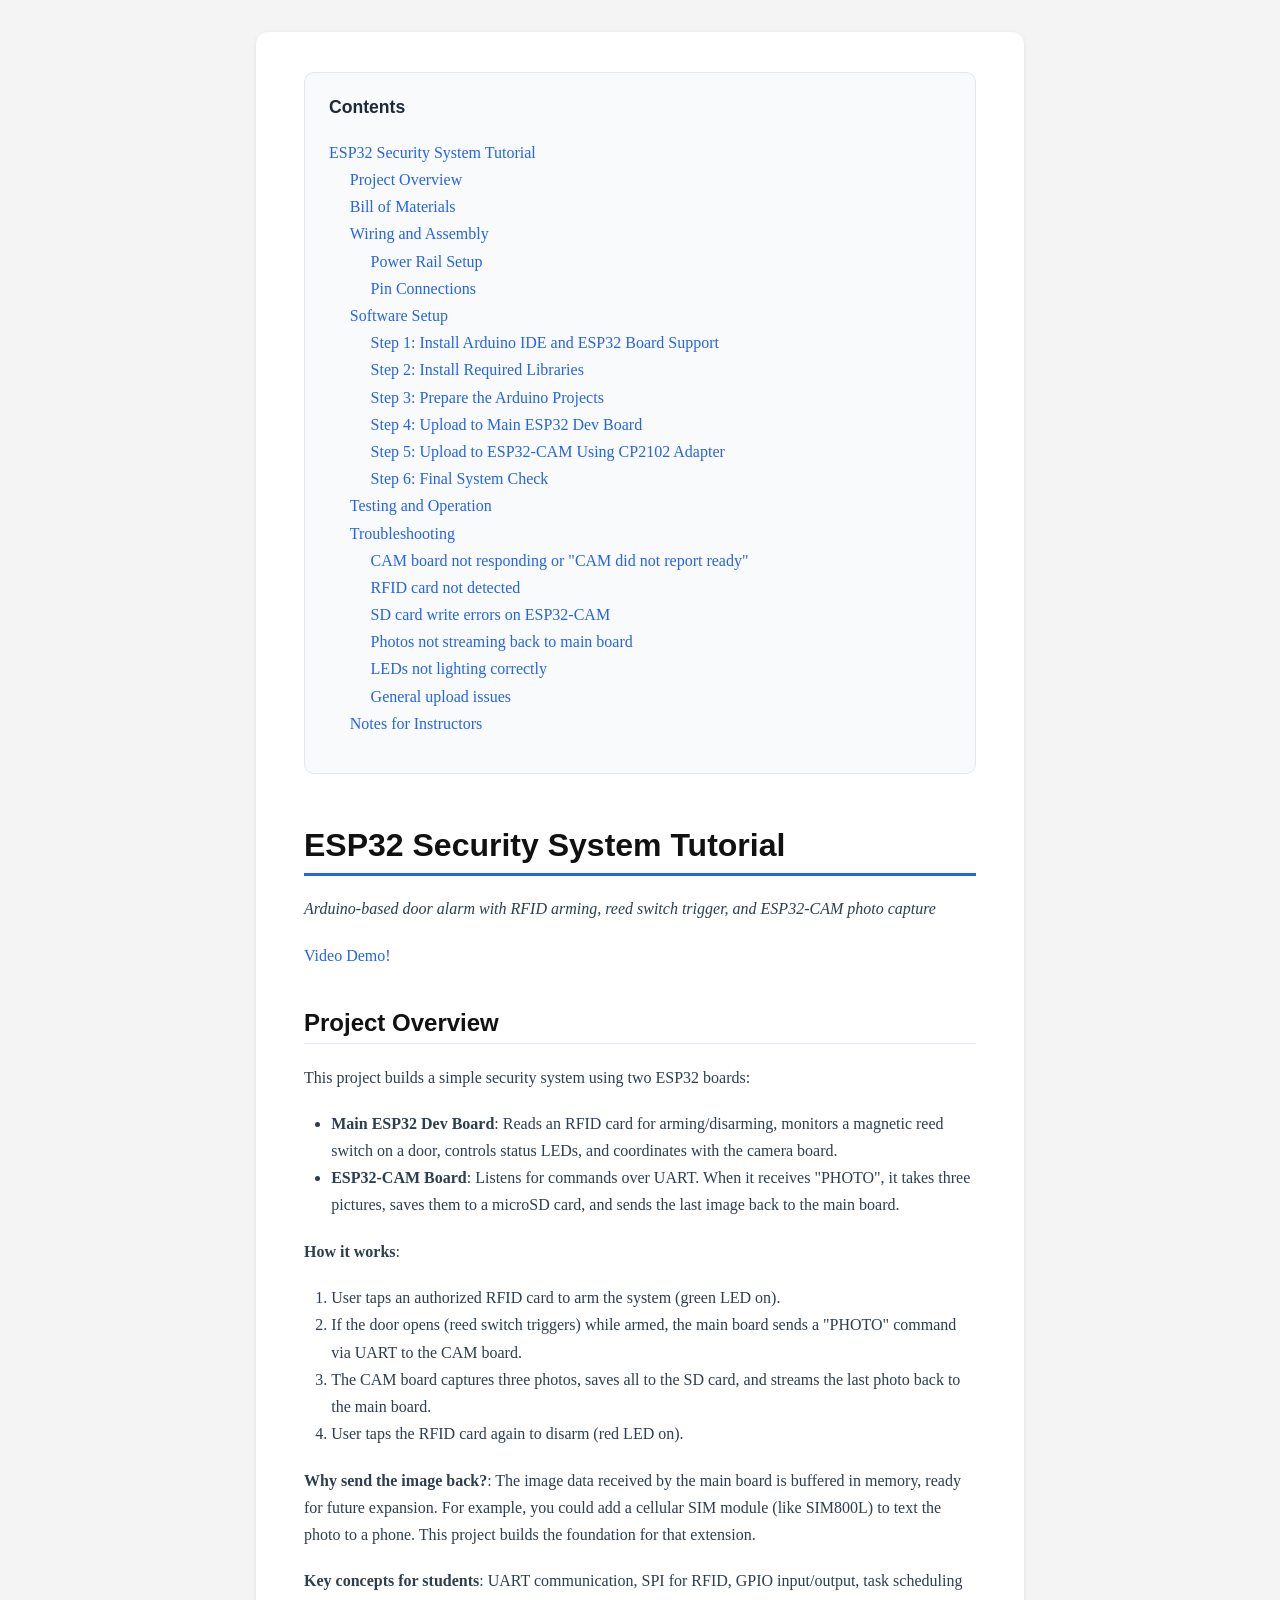
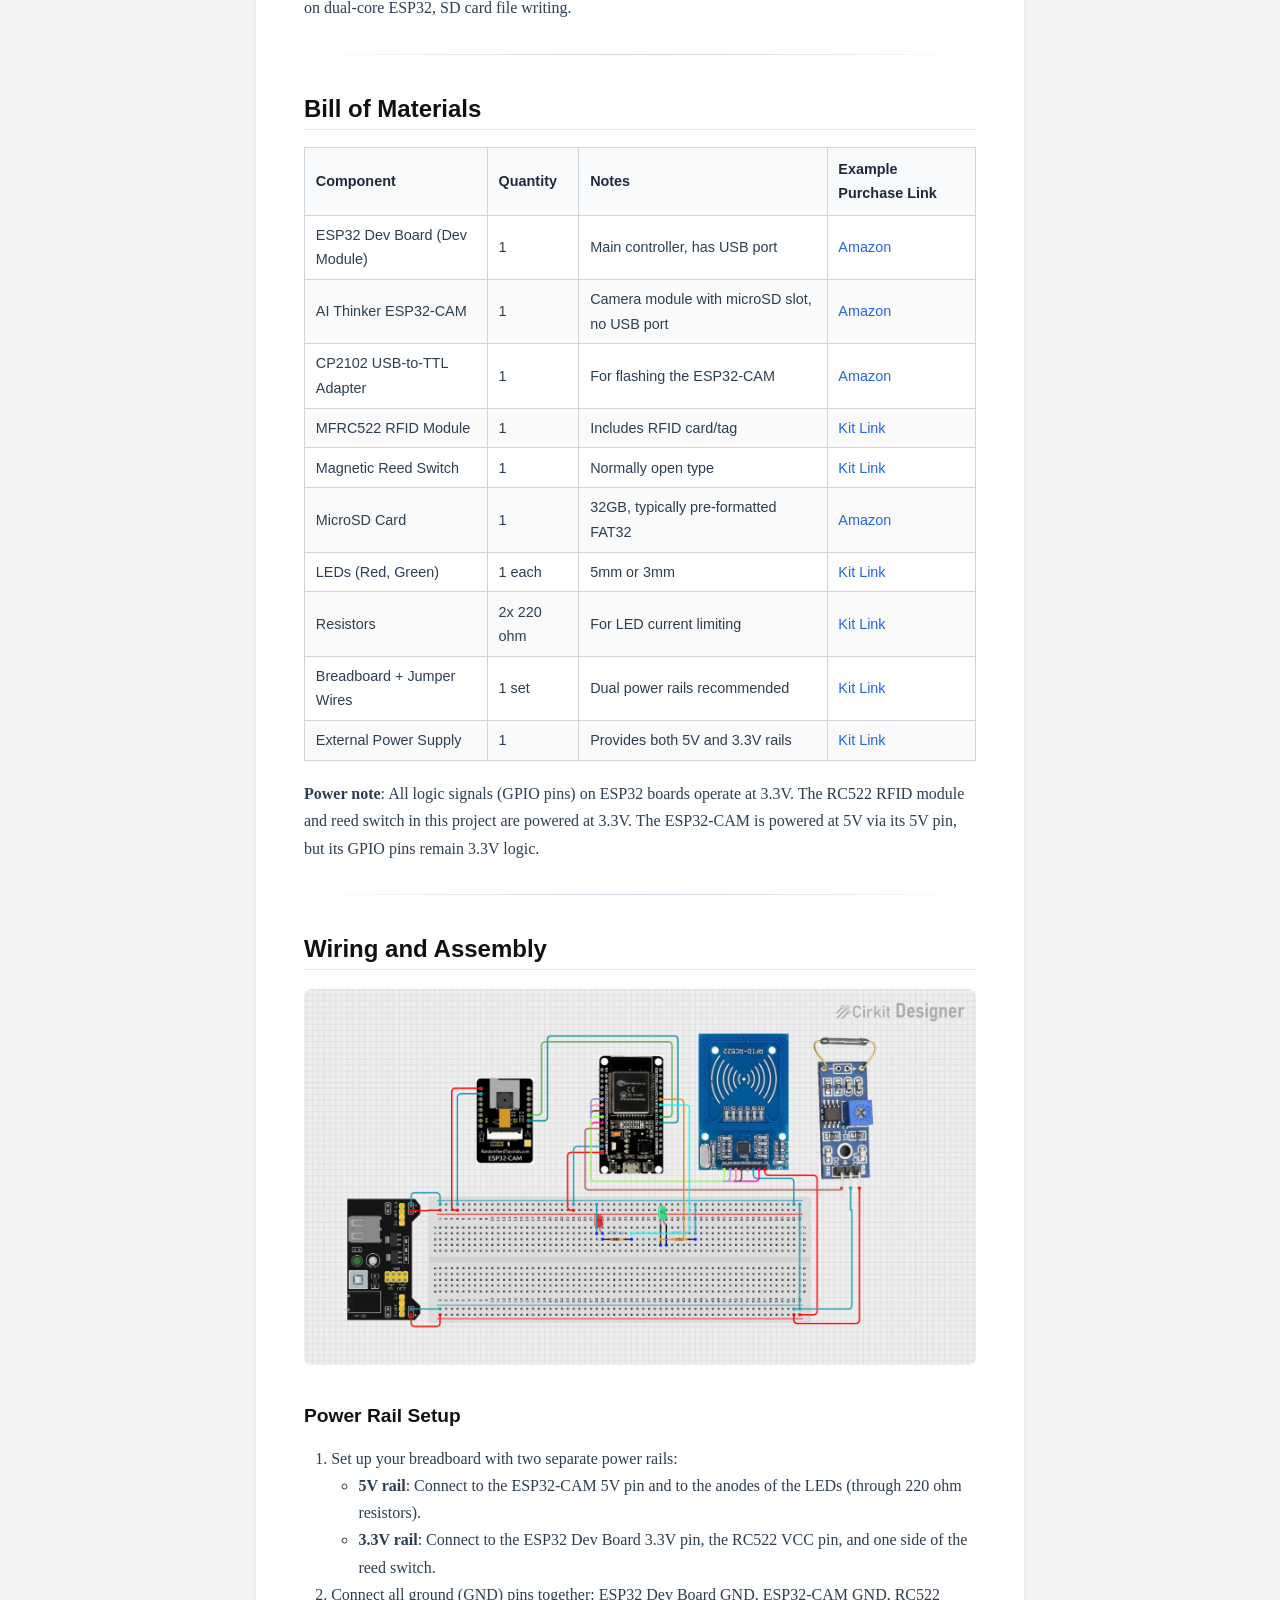
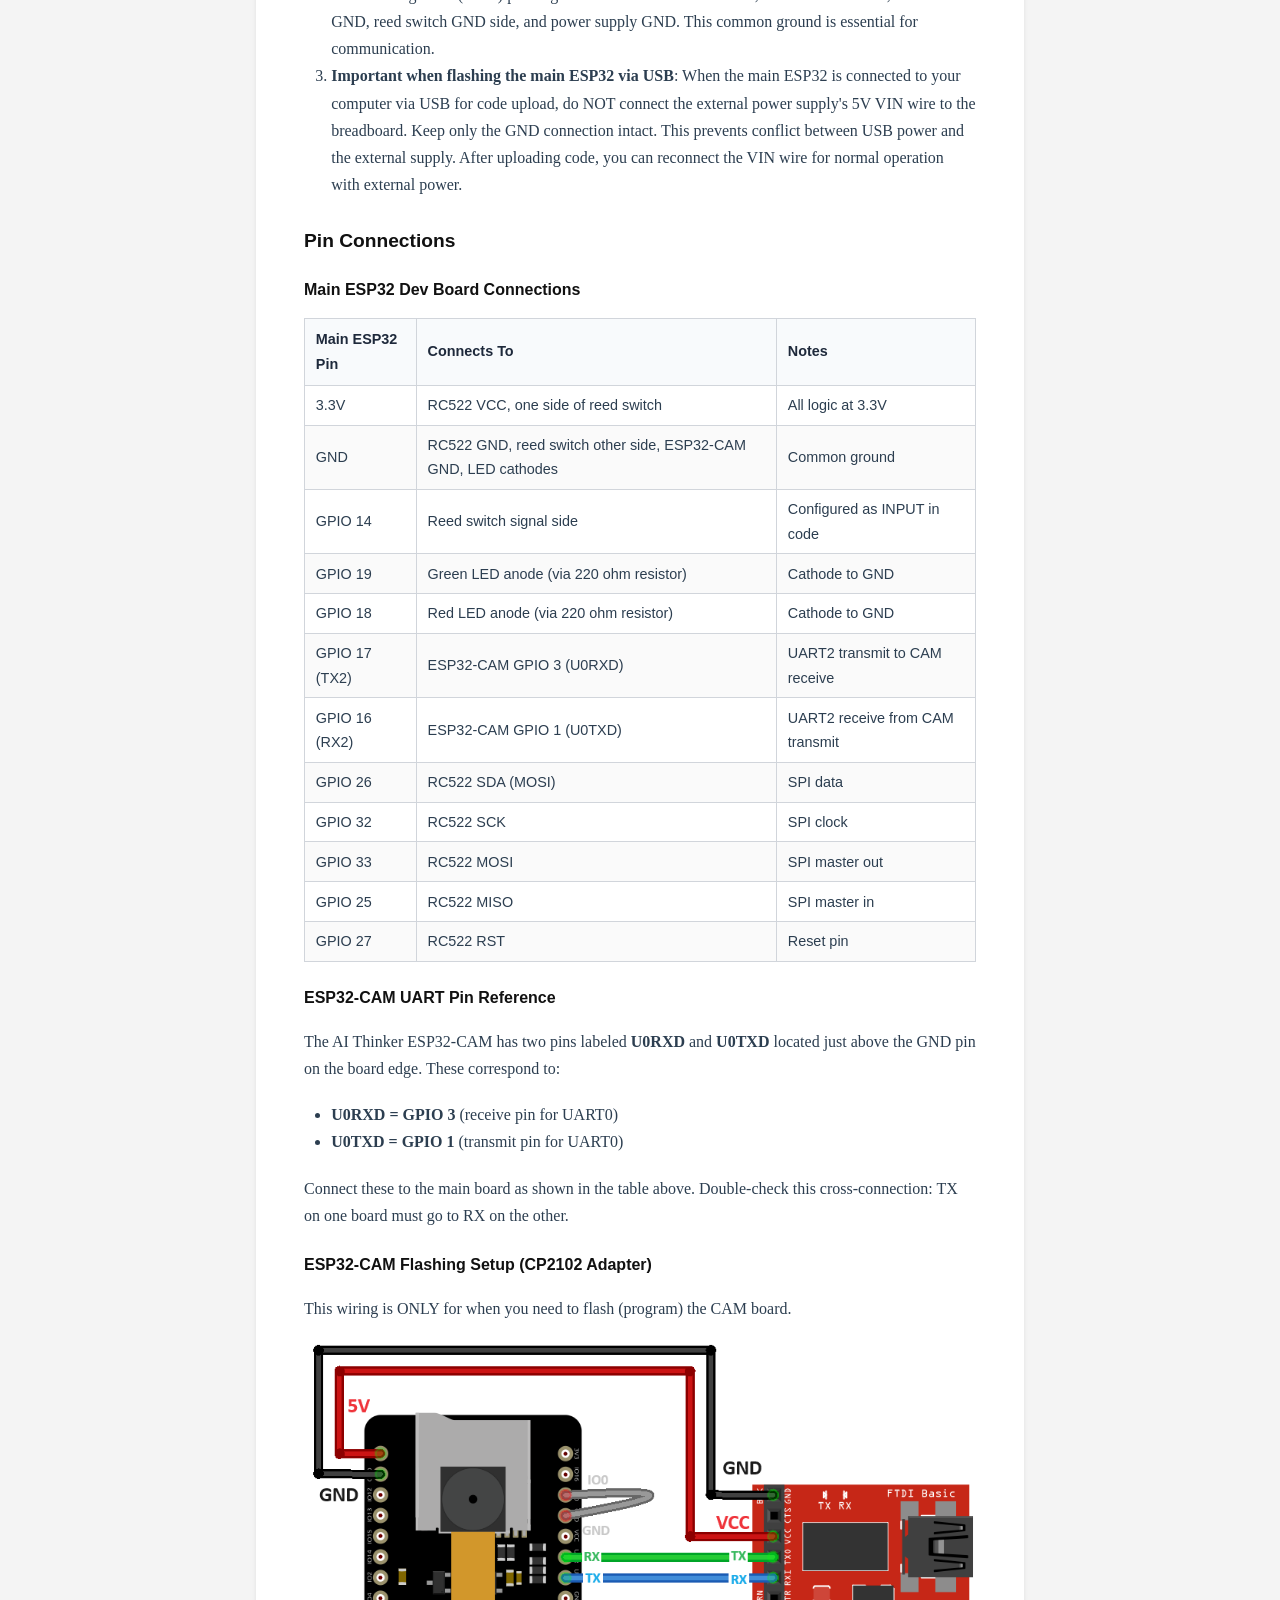
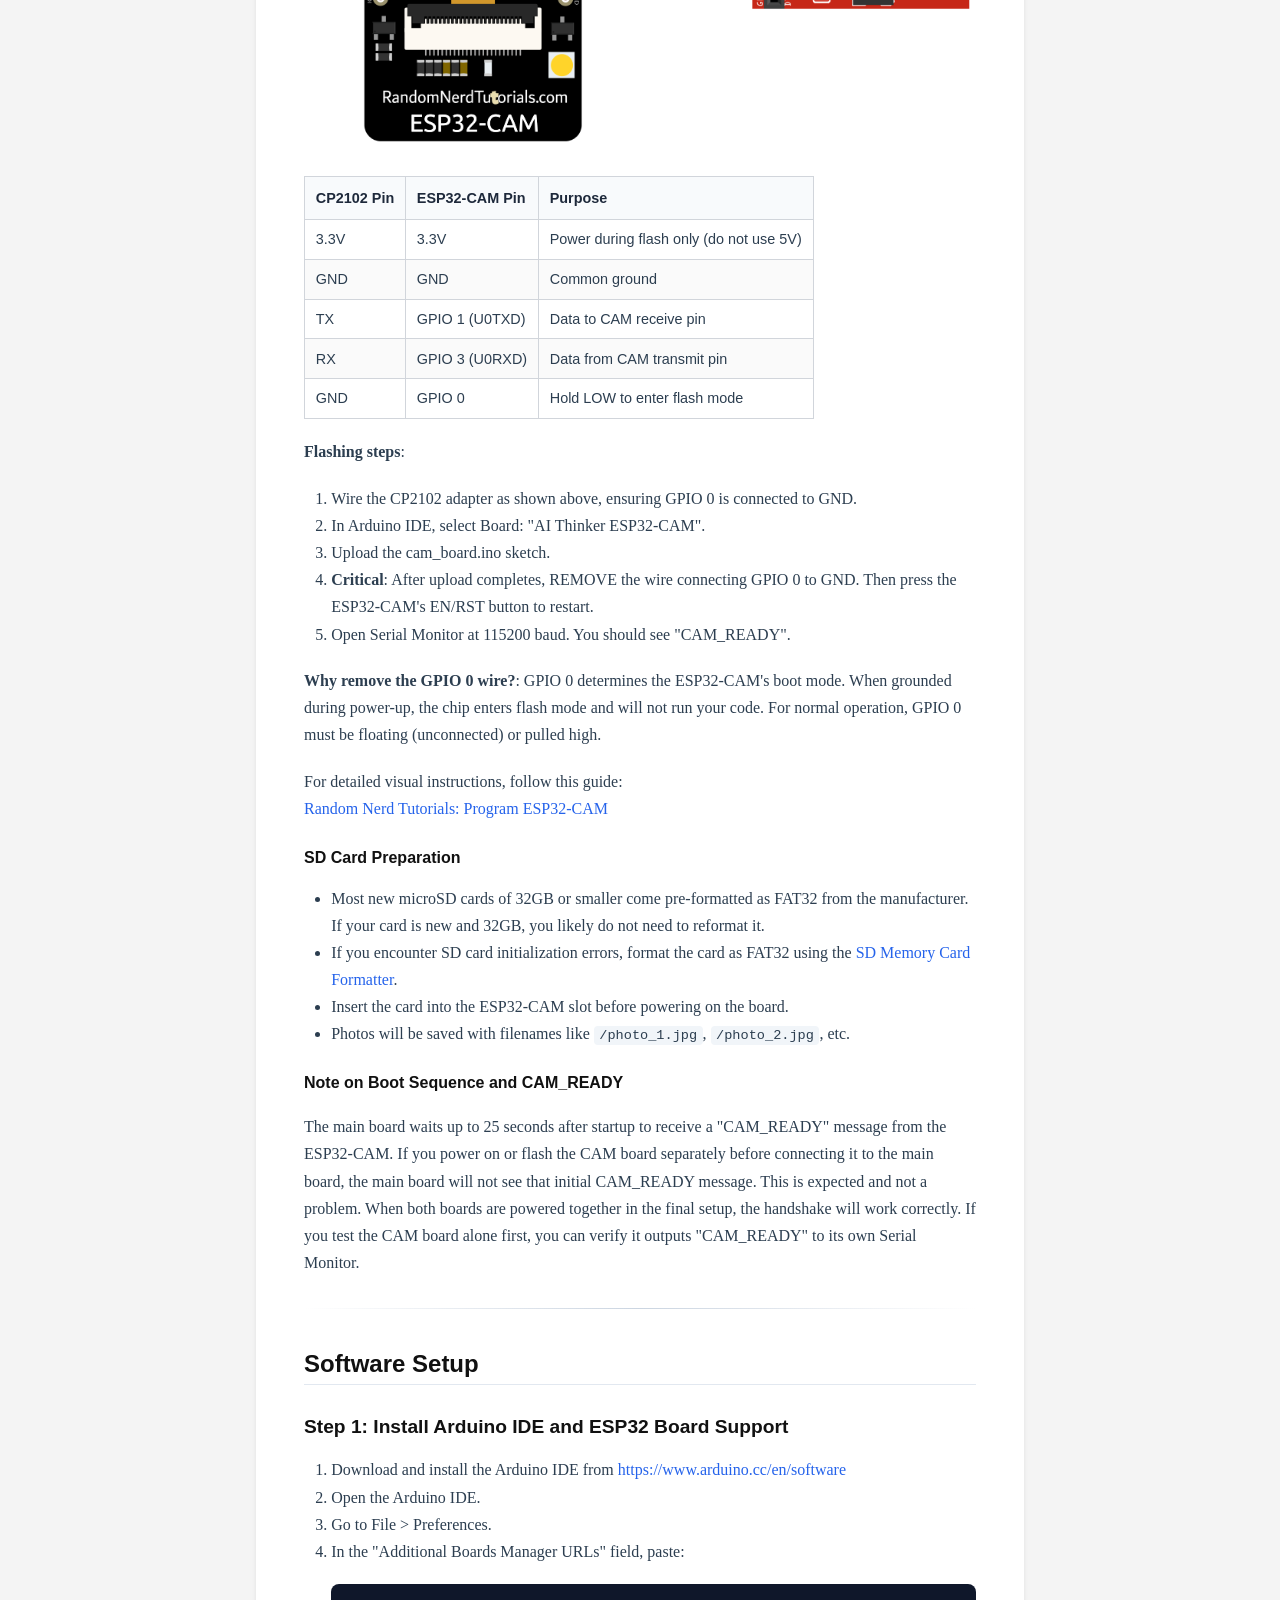
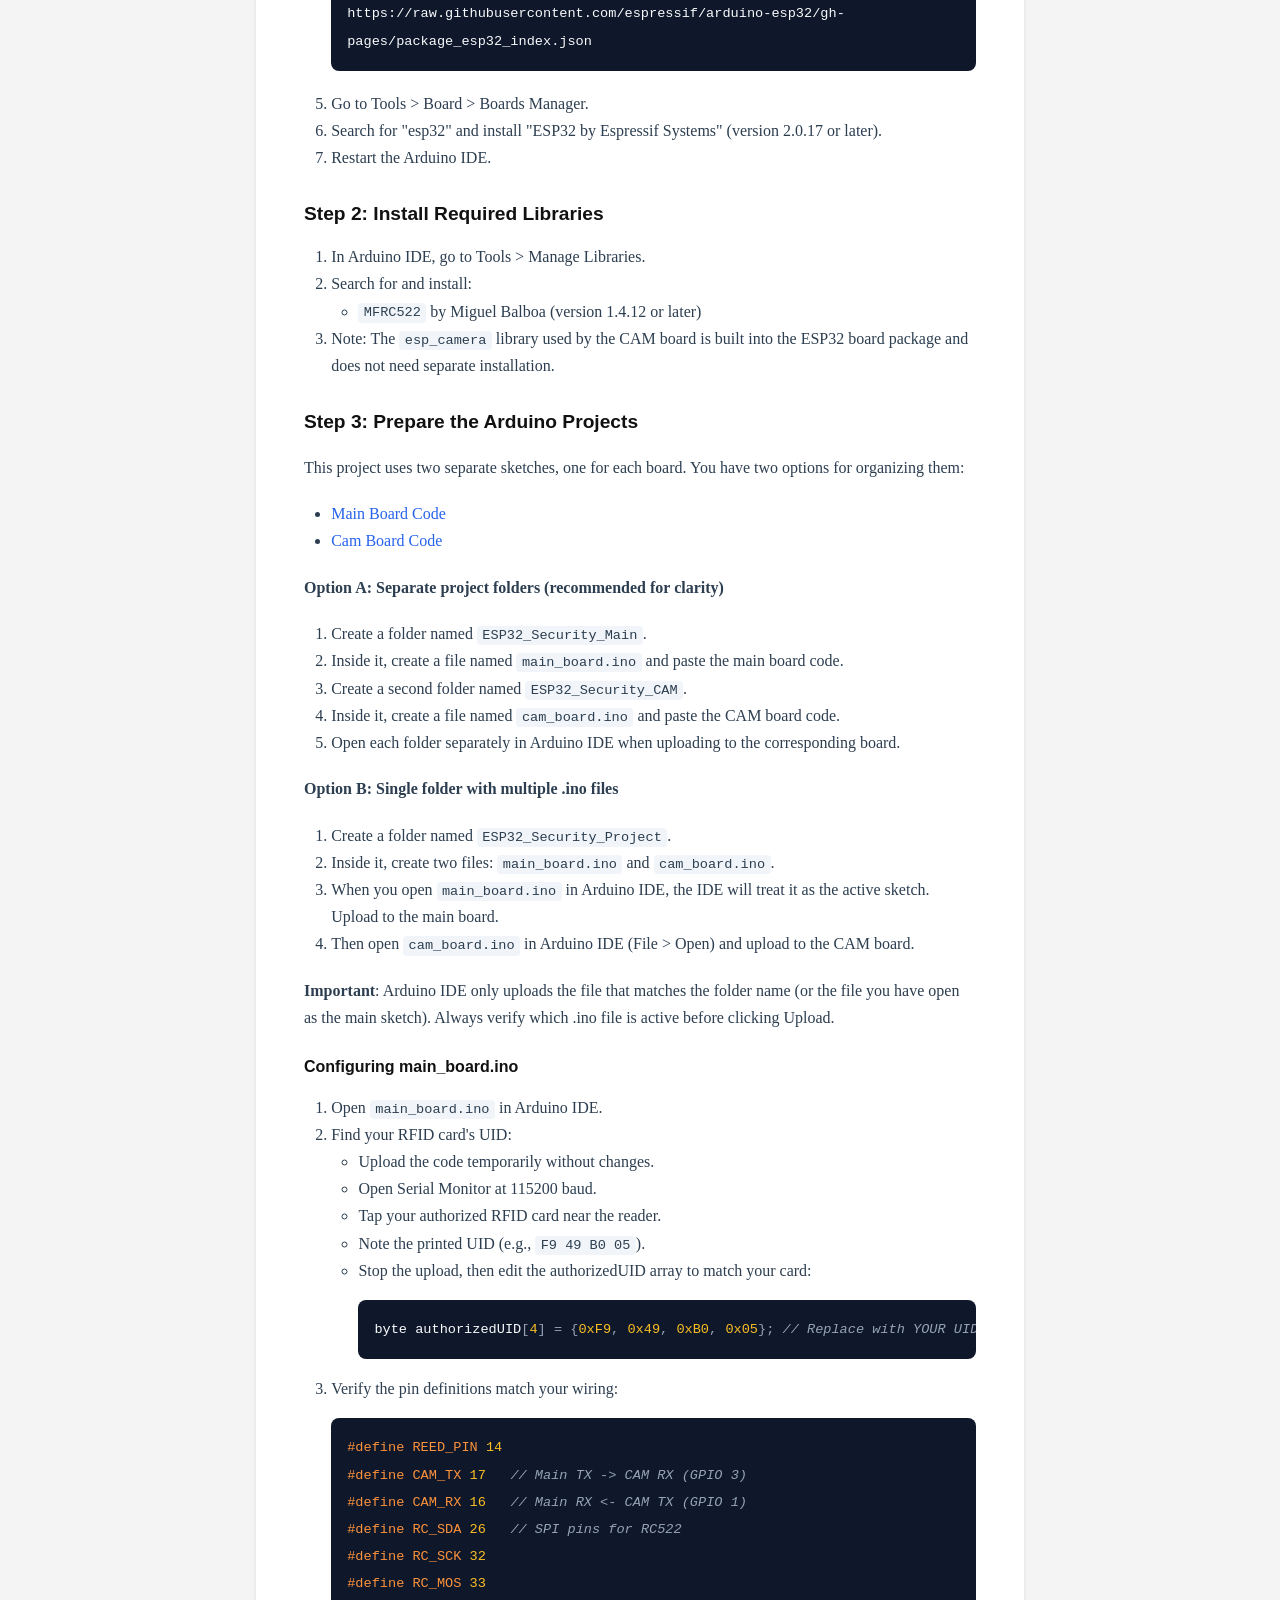
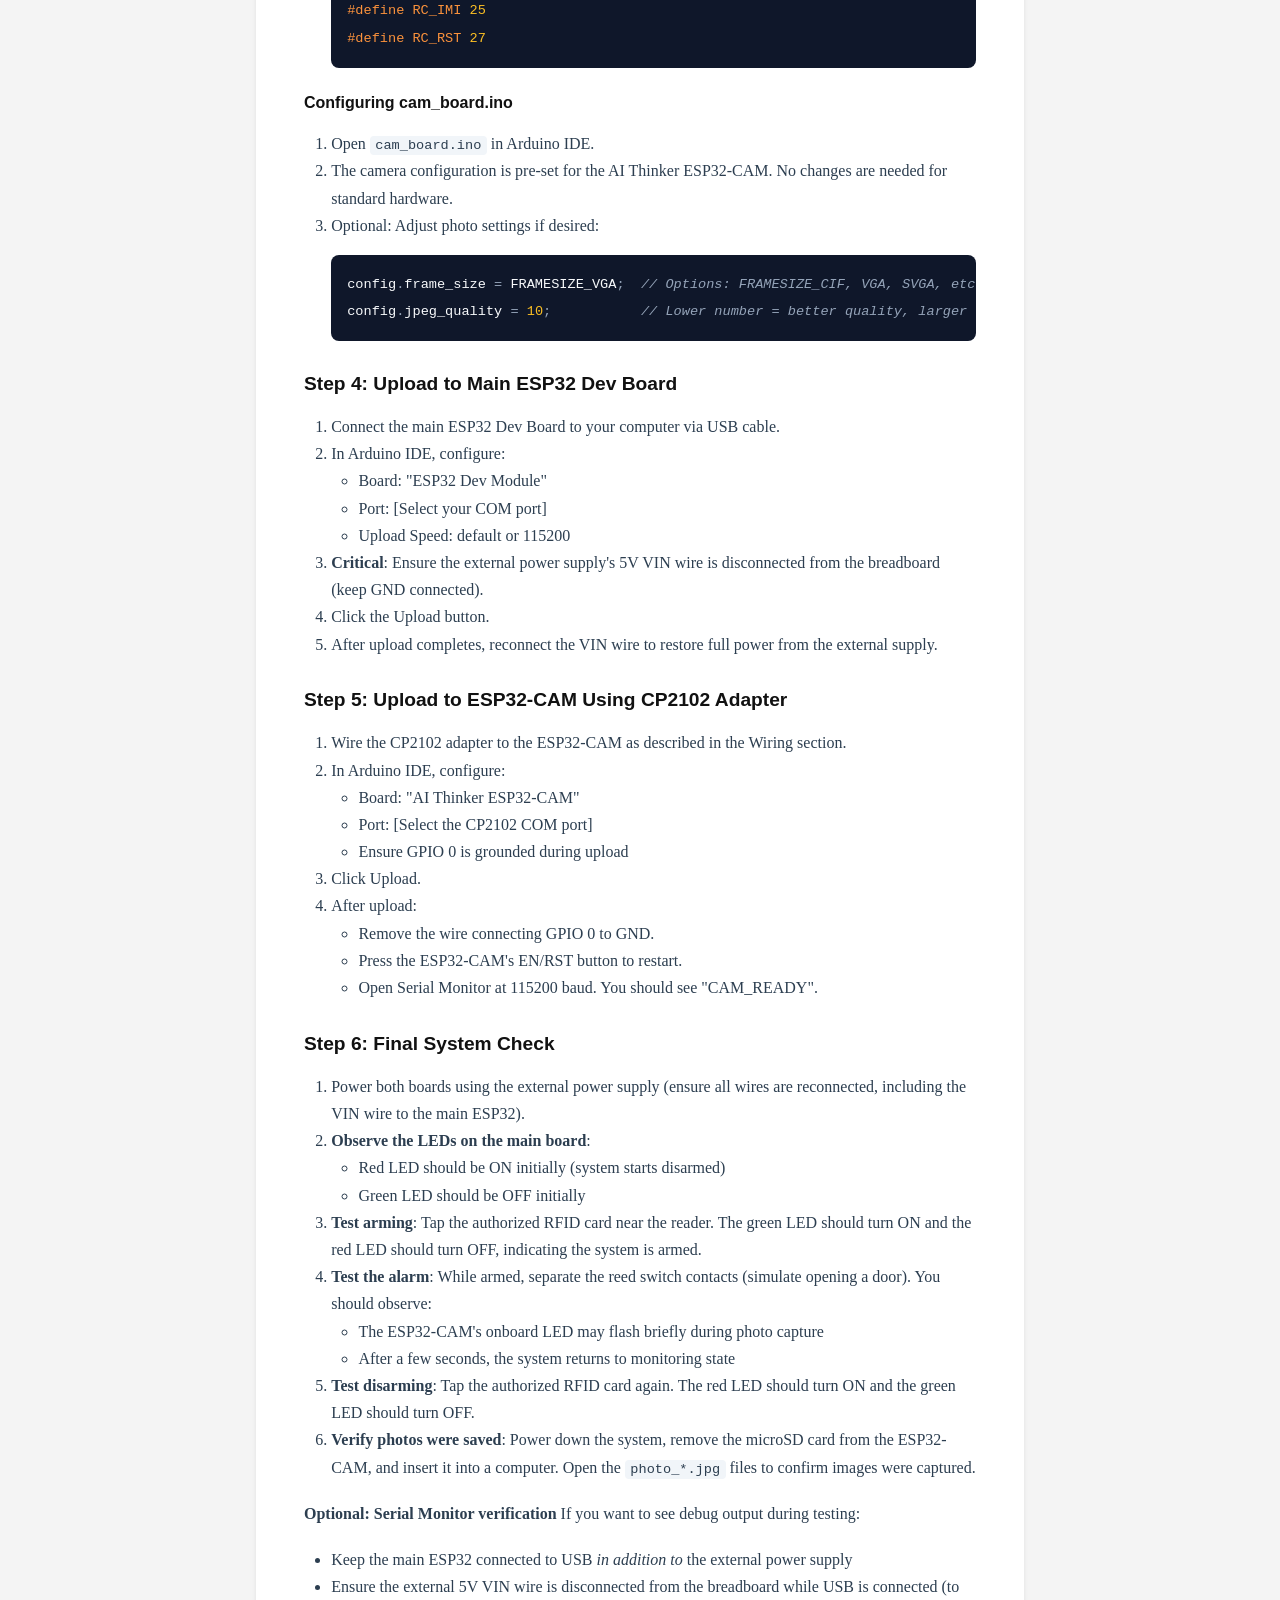
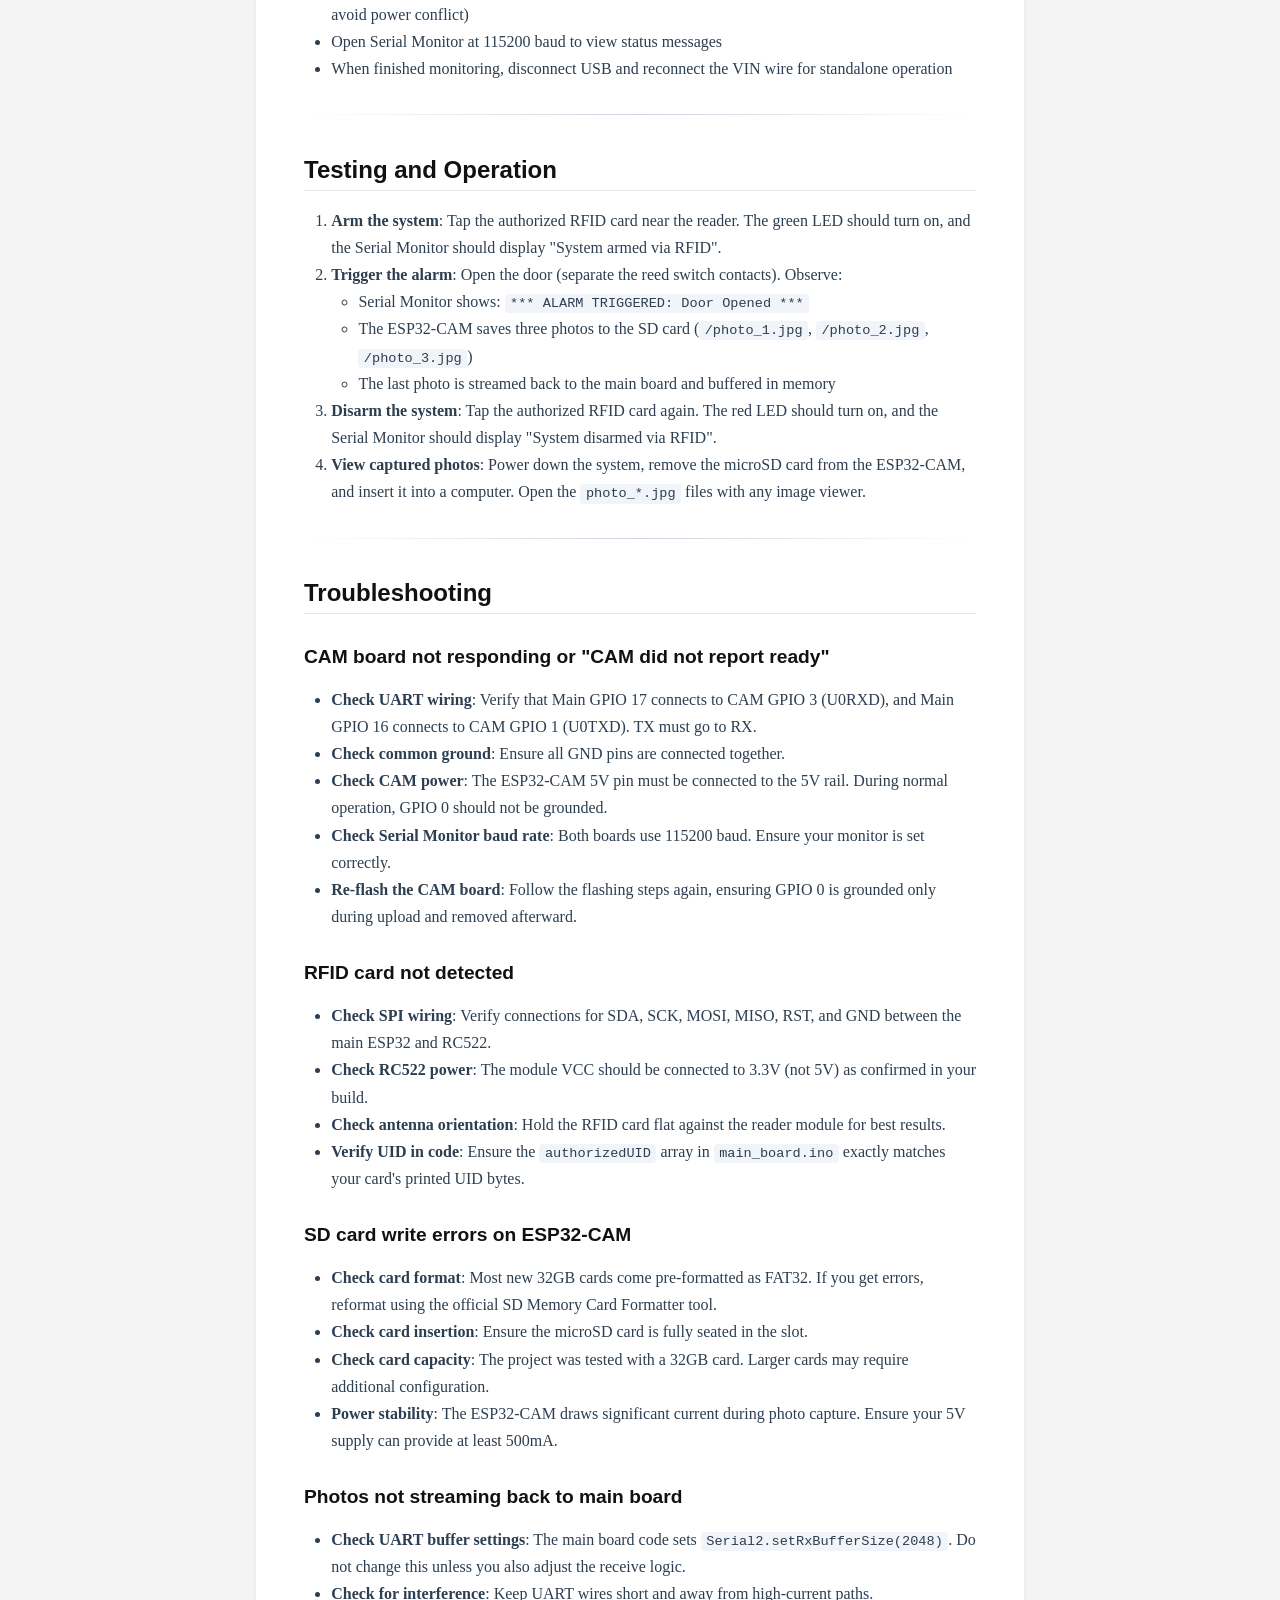
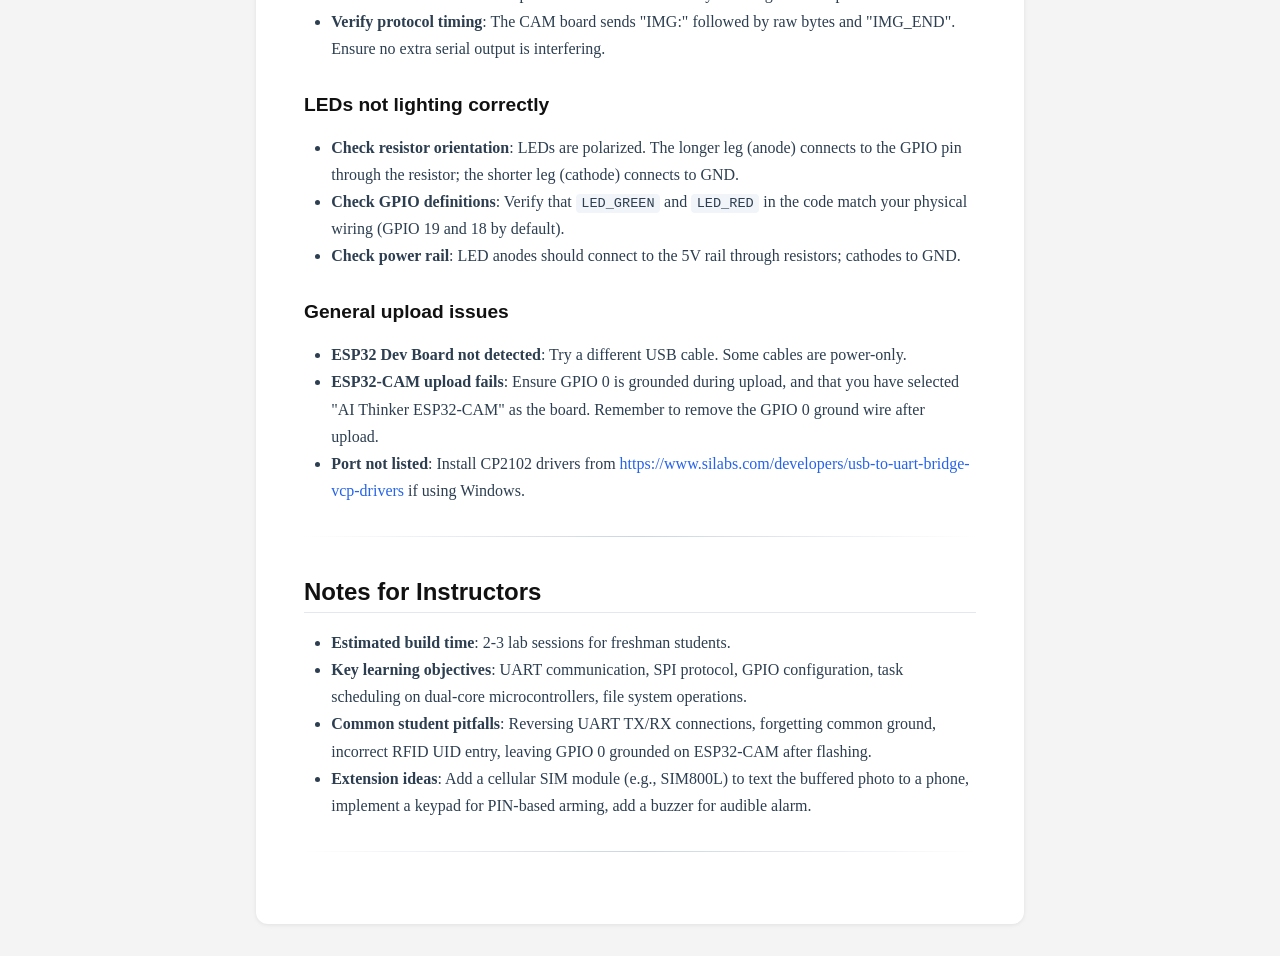
==== commit 3611389a: "done?" ====
--- a/index.html
+++ b/index.html
@@ -158,6 +158,7 @@
 Tutorial</h1>
 <p><em>Arduino-based door alarm with RFID arming, reed switch trigger,
 and ESP32-CAM photo capture</em></p>
+<p><a href="https://youtu.be/lcdtWoCZPhM">Video Demo!</a></p>
 <h2 id="project-overview">Project Overview</h2>
 <p>This project builds a simple security system using two ESP32
 boards:</p>
@@ -386,7 +387,10 @@
 other.</p>
 <h4 id="esp32-cam-flashing-setup-cp2102-adapter">ESP32-CAM Flashing
 Setup (CP2102 Adapter)</h4>
-<p>[INSERT DIAGRAM: CP2102 to ESP32-CAM wiring]</p>
+<p>This wiring is ONLY for when you need to flash (program) the CAM
+board.</p>
+<p><img src="./ESP32-CAM-FTDI-programmer.webp"
+alt="CAM Flash Wiring Diagram" /></p>
 <table>
 <thead>
 <tr class="header">
